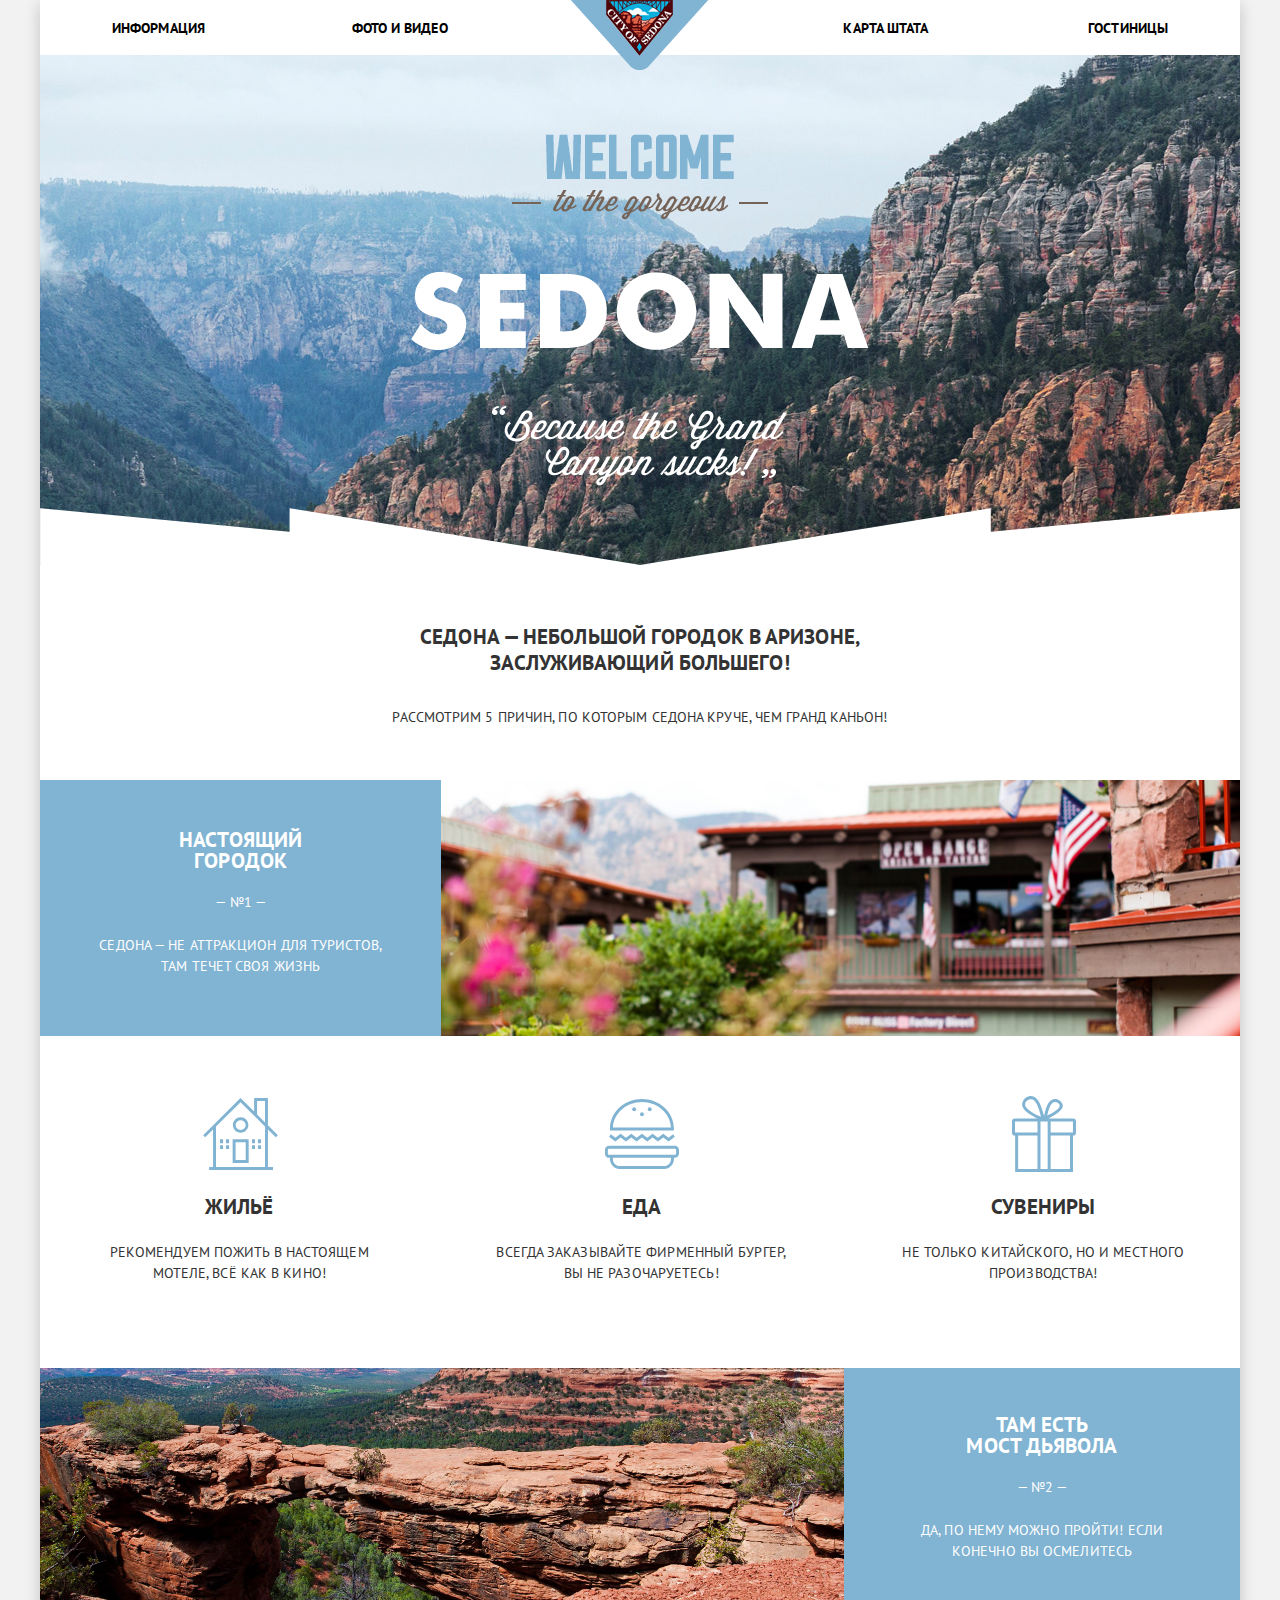
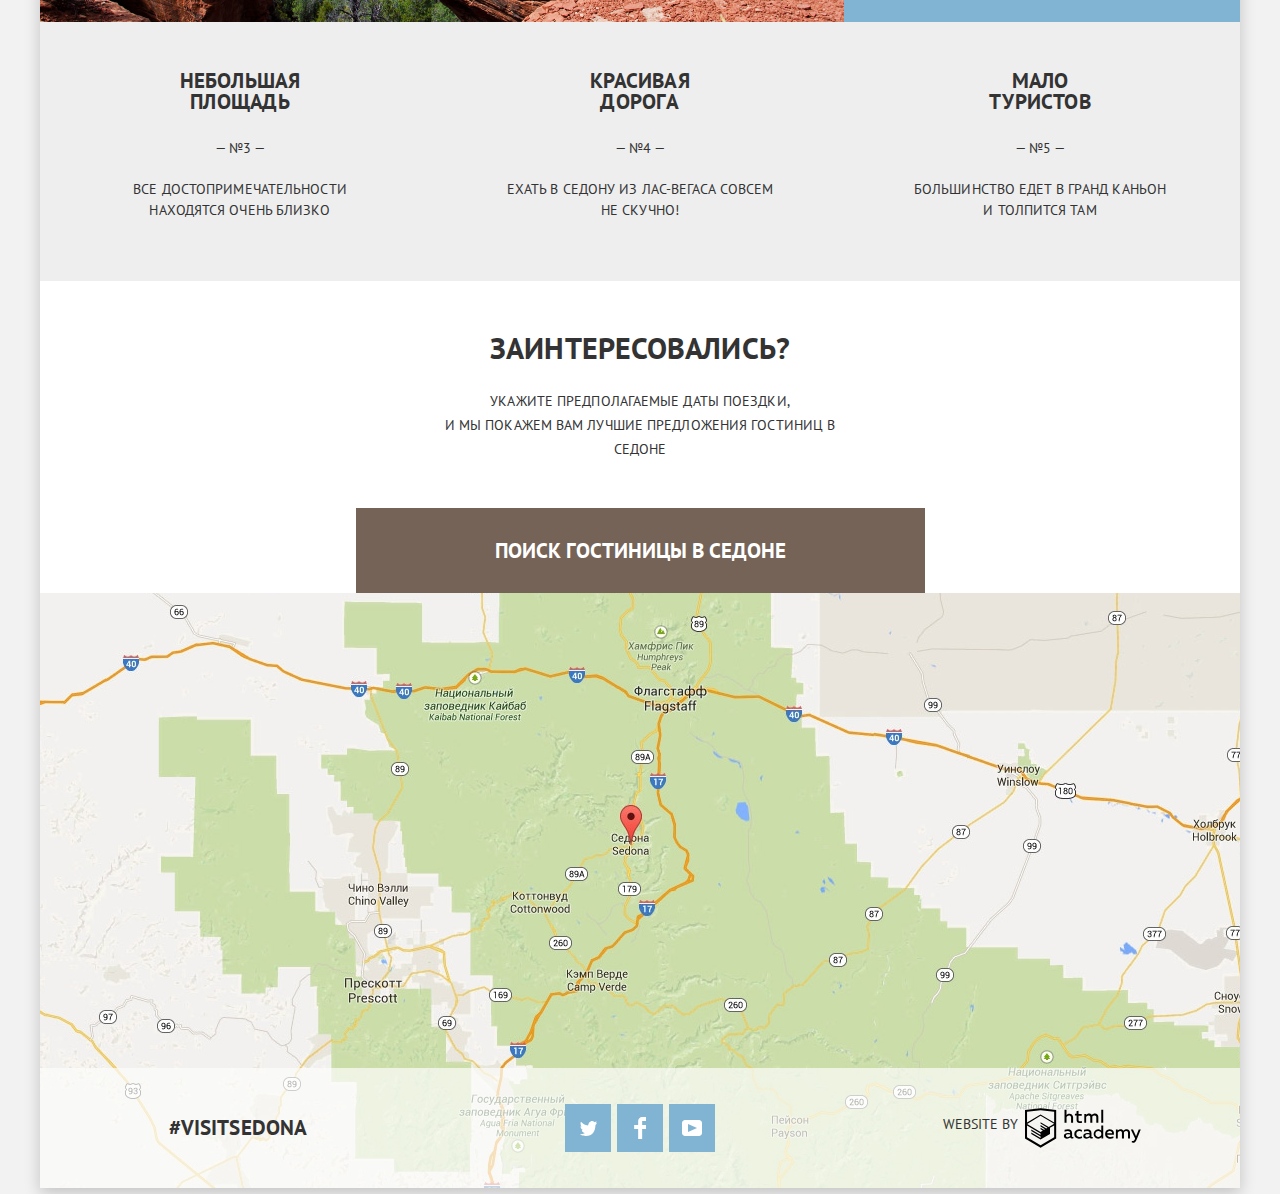
==== index.html @ 6d27597f "исправил кнопку" ====
<!DOCTYPE html>
<html lang="ru">
  <head>
    <meta charset="utf-8">
    <title>HTML Academy: Седона</title>
    <link href="https://fonts.googleapis.com/css?family=PT+Sans:400,700&amp;subset=cyrillic" rel="stylesheet">
    <link href="css/normalize.css" rel="stylesheet">
    <link rel="stylesheet" href="css/main.css">
  </head>
  <body>
	<header class="head">
		<nav class="navigation">
			<div class="navigation-wrapper">
				<ul class="left">
					<li><a href="#">информация</a></li>
					<li><a href="#">фото и видео</a></li>
				</ul>
				<a class="logo-header">
						<img src="img/logo.png" alt="Логотип Седоны" width="138" height="70">
				</a>
				<ul class="right">
					<li><a href="#">карта штата</a></li>
					<li><a class="current-page" href="hostels.html">гостиницы</a></li>
				</ul>
			</div>
		</nav>
	</header>
	<main class="main">
		<section class="intro">
			<h1>седона — небольшой городок в аризоне,<br>заслуживающий большего!</h1>
			<b>рассмотрим 5 причин, по которым седона круче, чем гранд каньон!</b>
		</section>
		<div class="city-container">
			<section class="city">
					<h3>настоящий <br> городок</h3> 
					<b>— №1 —</b> 
					<p>седона — не аттракцион для туристов, там течет своя жизнь</p>
			</section>
		</div>
		<section class="advantages">
			<div>	
				<h3>ЖИЛЬЁ</h3>
				<p>рекомендуем пожить в настоящем мотеле, всё как в кино!</p>
			</div>
			<div>
				<h3>еда</h3>
				<p>всегда заказывайте фирменный бургер, вы не разочаруетесь!</p>
			</div>
			<div>
				<h3>сувениры</h3>
				<p>не только китайского, но и местного производства!</p>
			</div>
		</section>
		<div class="bridge-container">	
			<section class="bridge">
					<h3>там есть <br>мост дьявола</h3>
					<b>— №2 —</b> 
					<p>да, по нему можно пройти! если конечно вы осмелитесь</p>
			</section>
		</div>
		<section class="last-reasons">
			<div>	
				<h3>небольшая <br> площадь</h3>
				<b>— №3 —</b>
				<p>все достопримечательности находятся очень близко</p>
			</div>
			<div>
				<h3>Красивая <br> дорогa</h3>
				<b>— №4 —</b>
				<p>ехать в седону из лас-вегаса совсем не скучно!</p>
			</div>
			<div>
				<h3>мало <br> туристов</h3>
				<b>— №5 —</b>
				<p>большинство едет в грaнд каньон и толпится там</p>
			</div>
		</section>
		<div class="text-field">
			 <b class="question">Заинтересовались?</b>
			<p class="text-form">Укажите предполагаемые даты поездки, <br> и мы покажем вам лучшие предложения гостиниц в Седоне</p>
			<div class="hotel-form">
				<button class="button find-hotels-btn">поиск гостиницы в Седоне</button>
				<form class="find-hotels form-hidden" method="get" action="https://echo.htmlacademy.ru">
					<p class="date-in">
						<label for="date-in">дата заезда:</label>
						<input type="text" class="input-date-in" name="date-in" id="date-in" value="24 апреля 2017">
						<svg class="calendar" width="21" height="22"><use xlink:href="#icon-calendar"></svg>
					</p>
					<p class="date-out">
						<label for="date-out">дата выезда:</label>
						<input type="text" class="input-date-out" name="date-out" id="date-out" value="4 июля 2017">	
						<svg class="calendar" width="21" height="22"><use xlink:href="#icon-calendar"></svg>
					</p>
					<div class="count">
						<div class="count-adults">
							<label for="adults">Взрослые:</label>
							<div class="count-wrapper">
								<button class="button less-btn" type="button"><span class="visually-hidden">Меньше</span></button>
								<input type="text" name="adults" id="adults" value="2">
								<button class="button more-btn" type="button"><span class="visually-hidden">Больше</span></button>
							</div>
						</div>
						<div class="count-child">
							<label for="child">Дети:</label>
							<div class="count-wrapper">
								<button class="button less-btn" type="button"><span class="visually-hidden">Меньше</span></button>
								<input type="text" name="child" id="child" value="0">
								<button class="button more-btn" type="button"><span class="visually-hidden">Больше</span></button>
							</div>
						</div>
					</div>
					<p class="find">
						<button class="button show-btn find-btn" type="submit">Найти</button>
					</p>
				</form>
			</div>
		</div>
		<div class="map">
			<iframe src="https://www.google.com/maps/embed?pb=!1m18!1m12!1m3!1d3274.462279862453!2d-111.77522868446962!3d34.8446099803978!2m3!1f0!2f0!3f0!3m2!1i1024!2i768!4f13.1!3m3!1m2!1s0x872da6a555d72c5b%3A0x66d6d2e6565acb25!2sPoco+Diable+Resort!5e0!3m2!1sru!2sru!4v1530195155806" width="100%" height="595" frameborder="0" style="border:0" allowfullscreen></iframe>
		</div>
	</main>
	<footer class="main-footer main-page-footer">
		<div class="visitsedona">
			<p>#VISITSEDONA</p>
		</div>
		<div class="social">
			<ul>
				<li><a class="social-btn" href="#"> <svg class="social-icons" width="17" height="15"><use xlink:href="#icon-twitter"></svg>
				 </a></li>
				<li><a class="social-btn" href="#"><svg class="social-icons" width="12" height="22"><use xlink:href="#icon-fb-icon"></svg></a></li>
				<li><a class="social-btn" href="#"><svg class="social-icons" width="20" height="16"><use xlink:href="#icon-youtube"></svg>
				</a></li>
			</ul>
		</div>
		<div class="authors">
			<b>website by</b><a class="htmlacademy-logo" href="https://htmlacademy.ru/intensive/htmlcss"><svg class="icon-html" width="116" height="40"><use xlink:href="#icon-logo-htmlacademy"></svg>
		</a>
		</div>
	</footer>


	<svg aria-hidden="true" style="position: absolute; width: 0; height: 0; overflow: hidden;" version="1.1" xmlns="http://www.w3.org/2000/svg" xmlns:xlink="http://www.w3.org/1999/xlink">
		<defs>
		<symbol id="icon-calendar" viewBox="0 0 31 32">
		<title>calendar</title>
		<path d="M28.001 2.945h-4.138v-2.003c0-0.554-0.428-1.002-0.954-1.002-0.528 0-0.954 0.448-0.954 1.002v2.003h-5.728v-2.003c0-0.554-0.428-1.002-0.953-1.002-0.528 0-0.956 0.448-0.956 1.002v2.003h-5.728v-2.003c0-0.554-0.428-1.002-0.954-1.002-0.528 0-0.956 0.448-0.956 1.002v2.003h-4.135c-1.405 0-2.545 1.196-2.545 2.672v23.712c0 1.476 1.14 2.671 2.545 2.671h25.456c1.405 0 2.544-1.194 2.544-2.671v-23.712c0-1.476-1.139-2.672-2.544-2.672zM28.637 29.329c0 0.005 0 0.011 0 0.016 0 0.354-0.283 0.643-0.635 0.651l-0.001 0h-25.456c-0.354-0.010-0.637-0.299-0.637-0.654 0-0.005 0-0.009 0-0.014v0.001-23.712c-0-0.004-0-0.009-0-0.013 0-0.355 0.283-0.645 0.636-0.654l0.001-0h4.137v2.004c0 0.554 0.428 1.002 0.956 1.002 0.527 0 0.954-0.448 0.954-1.002v-2.004h5.728v2.004c0 0.554 0.428 1.002 0.956 1.002 0.525 0 0.953-0.448 0.953-1.002v-2.004h5.728v2.004c0 0.554 0.426 1.002 0.954 1.002 0.527 0 0.954-0.448 0.954-1.002v-2.004h4.138c0.351 0 0.636 0.3 0.636 0.668v23.712z"></path>
		<path d="M6.682 11.964h3.818v3.005h-3.818zM6.682 16.972h3.818v3.007h-3.818zM6.682 21.981h3.818v3.005h-3.818zM13.364 21.981h3.818v3.005h-3.818zM13.364 16.972h3.818v3.007h-3.818zM13.364 11.964h3.818v3.005h-3.818zM20.045 21.981h3.818v3.005h-3.818zM20.045 16.972h3.818v3.007h-3.818zM20.045 11.964h3.818v3.005h-3.818z"></path>
		</symbol>
		<symbol id="icon-fb-icon" viewBox="0 0 17 32">
		<title>fb-icon</title>
		<path d="M17.455 5.818v-5.818h-5.818c-3.213 0-5.818 2.605-5.818 5.818v0 5.818h-5.818v5.818h5.818v14.545h5.818v-14.545h5.818v-5.818h-5.818v-5.818h5.818z"></path>
		</symbol>
		<symbol id="icon-logo-htmlacademy" viewBox="0 0 94 32">
		<title>logo-htmlacademy</title>
		<path d="M38.739 23.325c0.173-0.007 0.336-0.038 0.49-0.090l-0.012 0.004v1.155c-0.296 0.116-0.64 0.182-0.998 0.182-0.009 0-0.019-0-0.028-0h0.001c-0.036 0.003-0.078 0.005-0.12 0.005-0.592 0-1.102-0.355-1.327-0.864l-0.004-0.009c-0.716 0.584-1.64 0.939-2.647 0.939-0.028 0-0.056-0-0.083-0.001l0.004 0c-1.311 0-2.527-0.721-2.527-2.214 0-1.85 1.737-2.423 3.222-2.423 0.673 0.011 1.322 0.090 1.948 0.229l-0.064-0.012v-0.261c0-0.868-0.66-1.537-1.902-1.537-0.944 0.002-1.839 0.206-2.646 0.572l0.040-0.016v-1.476c0.824-0.292 1.775-0.466 2.765-0.478l0.005-0c2.049 0 3.309 0.973 3.309 3.17v2.605c-0.001 0.014-0.002 0.029-0.002 0.045 0 0.244 0.187 0.445 0.426 0.467l0.002 0h0.148zM33.146 22.344c0.044 0.611 0.551 1.090 1.169 1.090 0.035 0 0.069-0.002 0.103-0.004l-0.004 0h0.096c0.002 0 0.003 0 0.005 0 0.816 0 1.554-0.332 2.088-0.868l0-0v-1.233c-0.467-0.104-1.008-0.17-1.562-0.182l-0.010-0c-0.868 0-1.876 0.287-1.876 1.198v0zM43.88 17.038c0.031-0.001 0.068-0.001 0.104-0.001 0.782 0 1.515 0.207 2.149 0.568l-0.021-0.011v1.494c-0.556-0.381-1.244-0.608-1.984-0.608-0.005 0-0.009 0-0.014 0h0.001c-0.043-0.003-0.093-0.004-0.144-0.004-1.319 0-2.388 1.069-2.388 2.388s1.069 2.388 2.388 2.388c0.051 0 0.101-0.002 0.151-0.005l-0.007 0c0.776-0.003 1.503-0.209 2.132-0.567l-0.021 0.011v1.485c-0.667 0.313-1.448 0.496-2.271 0.496-0.044 0-0.088-0.001-0.132-0.002l0.007 0c-0.070 0.005-0.152 0.008-0.234 0.008-1.933 0-3.516-1.5-3.647-3.4l-0.001-0.011q0-0.182 0-0.356c-0.001-0.037-0.002-0.080-0.002-0.123 0-2.030 1.612-3.683 3.626-3.749l0.006-0h0.33zM54.448 23.325c0.173-0.007 0.336-0.038 0.49-0.090l-0.012 0.004v1.155c-0.296 0.116-0.64 0.182-0.998 0.182-0.009 0-0.019-0-0.028-0h0.001c-0.036 0.003-0.078 0.005-0.12 0.005-0.592 0-1.102-0.355-1.327-0.864l-0.004-0.009c-0.716 0.584-1.64 0.939-2.647 0.939-0.028 0-0.056-0-0.083-0.001l0.004 0c-1.311 0-2.527-0.721-2.527-2.214 0-1.85 1.737-2.423 3.222-2.423 0.673 0.011 1.322 0.090 1.948 0.229l-0.064-0.012v-0.261c0-0.868-0.66-1.537-1.902-1.537-0.944 0.002-1.839 0.206-2.646 0.572l0.040-0.016v-1.476c0.824-0.292 1.775-0.466 2.765-0.478l0.005-0c2.049 0 3.309 0.973 3.309 3.17v2.605c-0.001 0.014-0.002 0.029-0.002 0.045 0 0.244 0.187 0.445 0.426 0.467l0.002 0h0.148zM48.855 22.344c0.044 0.611 0.551 1.090 1.169 1.090 0.038 0 0.075-0.002 0.112-0.005l-0.005 0h0.096c0.002 0 0.003 0 0.005 0 0.816 0 1.554-0.332 2.088-0.868l0-0v-1.233c-0.467-0.104-1.008-0.17-1.562-0.182l-0.010-0c-0.92 0-1.876 0.287-1.876 1.198v0zM63.392 13.877v10.594h-1.433v-1.146c-0.621 0.817-1.594 1.338-2.688 1.338-0.029 0-0.057-0-0.086-0.001l0.004 0c-1.996-0.139-3.563-1.793-3.563-3.812s1.567-3.673 3.551-3.812l0.012-0.001c0.034-0.001 0.074-0.002 0.114-0.002 0.992 0 1.881 0.436 2.488 1.127l0.003 0.004v-4.29h1.598zM59.458 18.41c-1.324 0-2.397 1.073-2.397 2.397s1.073 2.397 2.397 2.397v0c0.012 0 0.027 0 0.042 0 1.020 0 1.897-0.615 2.279-1.495l0.006-0.016v-1.737c-0.403-0.892-1.285-1.502-2.31-1.502v0zM68.602 17.038c2.874 0 3.873 2.327 3.404 4.42h-5.401c0.182 1.303 1.45 1.832 2.77 1.832 0.005 0 0.011 0 0.018 0 0.827 0 1.609-0.189 2.306-0.526l-0.032 0.014v1.389c-0.718 0.314-1.554 0.497-2.433 0.497-0.060 0-0.121-0.001-0.181-0.003l0.009 0c-2.197 0-4.125-1.233-4.125-3.838-0.003-0.055-0.005-0.12-0.005-0.186 0-1.951 1.54-3.543 3.471-3.626l0.008-0h0.191zM68.681 18.375c-0.043-0.003-0.094-0.005-0.145-0.005-1.040 0-1.893 0.802-1.974 1.822l-0 0.007v0.052h4.038c0.004-0.044 0.006-0.094 0.006-0.146 0-0.959-0.778-1.737-1.737-1.737-0.054 0-0.108 0.002-0.161 0.007l0.007-0zM73.656 24.454v-7.216h1.433v0.868c0.597-0.666 1.455-1.087 2.411-1.103l0.003-0c0.046-0.003 0.1-0.005 0.154-0.005 0.906 0 1.698 0.485 2.132 1.209l0.006 0.011c0.632-0.686 1.526-1.124 2.522-1.155l0.005-0c0.040-0.002 0.086-0.003 0.132-0.003 1.468 0 2.657 1.19 2.657 2.657 0 0.084-0.004 0.166-0.011 0.248l0.001-0.010v4.516h-1.65v-4.472c0.005-0.044 0.008-0.095 0.008-0.146 0-0.713-0.541-1.3-1.235-1.373l-0.006-0h-0.226c-0.737 0.047-1.379 0.416-1.793 0.966l-0.004 0.006v5.019h-1.65v-4.472c0.004-0.041 0.007-0.087 0.007-0.135 0-0.722-0.554-1.315-1.261-1.376l-0.005-0h-0.174c-0.799 0.072-1.486 0.495-1.913 1.112l-0.006 0.009v4.889h-1.502zM92.162 17.22h1.65l-3.395 8.215c-0.782 1.884-1.815 2.484-2.909 2.484-0.341-0.003-0.669-0.048-0.984-0.128l0.029 0.006v-1.363c0.213 0.066 0.458 0.104 0.712 0.104 0.009 0 0.018-0 0.027-0h-0.001c0.782 0 1.372-0.556 1.798-1.65l0.148-0.365-3.474-7.294h1.737l2.484 5.462zM33.633 1.25v4.133c0.597-0.608 1.426-0.986 2.344-0.99h0.001c0.050-0.003 0.109-0.005 0.168-0.005 1.559 0 2.822 1.264 2.822 2.822 0 0.048-0.001 0.095-0.004 0.142l0-0.007v4.472h-1.624v-4.264c0.006-0.052 0.010-0.112 0.010-0.174 0-0.81-0.613-1.477-1.401-1.563l-0.007-0.001h-0.261c-0.852 0.053-1.586 0.518-2.008 1.196l-0.006 0.011v4.793h-1.65v-10.568h1.65zM43.367 1.989v2.605h2.605v1.389h-2.605v3.309c0 0.955 0.434 1.268 1.372 1.268 0 0 0 0 0 0 0.529 0 1.033-0.105 1.493-0.296l-0.026 0.009v1.389c-0.558 0.193-1.201 0.304-1.871 0.304-0.017 0-0.034-0-0.051-0l0.003 0c-0.083 0.011-0.179 0.017-0.277 0.017-1.223 0-2.214-0.991-2.214-2.214 0-0.064 0.003-0.128 0.008-0.191l-0.001 0.008v-3.621h-1.355v-1.415h1.303v-2.188zM48.056 11.81v-7.242h1.442v0.868c0.594-0.667 1.448-1.091 2.402-1.111l0.004-0c0.047-0.003 0.101-0.005 0.156-0.005 0.881 0 1.654 0.458 2.095 1.15l0.006 0.010c0.632-0.686 1.526-1.124 2.522-1.155l0.005-0c0.031-0.001 0.067-0.002 0.104-0.002 1.468 0 2.657 1.19 2.657 2.657 0 0.105-0.006 0.208-0.018 0.31l0.001-0.012v4.524h-1.65v-4.472c0.005-0.044 0.008-0.095 0.008-0.146 0-0.713-0.541-1.3-1.235-1.373l-0.006-0h-0.2c-0.737 0.047-1.379 0.416-1.793 0.966l-0.005 0.006v5.019h-1.65v-4.472c0.005-0.044 0.008-0.095 0.008-0.146 0-0.713-0.541-1.3-1.235-1.373l-0.006-0h-0.2c-0.799 0.072-1.486 0.495-1.913 1.112l-0.006 0.009v4.889h-1.494zM61.803 1.242h1.589v10.551h-1.589v-10.551zM12.774-0.017h-0.139l-12.635 1.337v23.16l12.635 7.52 12.635-7.52v-23.16zM23.629 23.516l-10.994 6.548-10.985-6.53v-9.5l10.933 6.513v1.146l-7.494-4.429v1.138l7.538 4.524v1.207l-7.529-4.481v1.172l7.538 4.524 7.598-4.55v-4.915l3.387-2.006v9.656zM23.629 12.635l-3.022 1.737-1.389 0.868-6.617-3.969v1.138l5.636 3.404-0.122 0.078-0.868 0.469-4.663-2.779v1.164l3.682 2.188-0.868 0.582-2.779-1.65v1.138l1.824 1.077-1.85 1.094-10.855-6.469 10.864-6.548zM23.629 11.489l-11.046-6.504-10.924 6.504v-8.684l10.985-1.155 10.985 1.155v8.684z"></path>
		</symbol>
		<symbol id="icon-twitter" viewBox="0 0 36 32">
		<title>twitter</title>
		<path  d="M23.36 0.307c3.595-1.058 6.366 0.576 7.631 2.515 1.436-0.493 2.839-1.026 4.29-1.51-0.030 1.518-0.732 2.867-1.82 3.765l-0.008 0.007c1.461 0.363 2.782-1.047 2.782-1.047-0.361 2.133-2.146 3.814-3.334 4.318-0.493 14.4-6.773 23.93-21.498 23.642h-0.951c-0.875 0-8.883-0.981-10.449-4.026 4.845 0.418 8.305-0.9 10.012-2.511-2.048-0.64-5.715-1.018-6.355-6.293 0.745 0.226 1.203 0.486 2.539 0.254-2.56-1.826-5.399-3.356-5.242-8.049 0.608 0.7 2.276 1.143 2.859 1.007-1.5-0.514-4.203-7.168-1.907-10.564 3.878 3.955 7.968 7.693 15.258 8.049 0.444-4.892 2.426-8.171 6.195-9.555z"></path>
		</symbol>
		<symbol id="icon-youtube" viewBox="0 0 40 32">
		<title>youtube</title>
		<path  d="M34 0h-28c-3.3 0-6 2.7-6 6v20c0 3.3 2.7 6 6 6h28c3.3 0 6-2.7 6-6v-20c0-3.3-2.7-6-6-6zM12.054 23.996v-15.992l17.974 7.996-17.974 7.996z"></path>
		</symbol>
		</defs>
	</svg>

  </body>
</html>
---- css/main.css ----
body {
	margin: 0 auto ;
    padding: 0;
    font-family: "PT Sans", Arial, sans-serif;
    font-size: 14px;
    line-height: 21px;
    text-transform: uppercase; 
    color: #333;
    background-color: #f2f2f2;
    box-shadow: 0 5px 15px rgba(0,1,1,0.2);
    max-width: 1200px;   
    position: relative;
    letter-spacing: 0.007em;
}

html {
	box-sizing: border-box; 
}

*, 
*::before,
 *::after { 
 	box-sizing: inherit; 
 }

.inner-page {
	
	background-color: #fefefe;
	/* background-image: url("../img/hotel_background.jpg");
	background-repeat: no-repeat;
	background-position: top -240px center; */
	/*background-size: cover;*/

 }

a {
	text-decoration: none;
}

.navigation {
	line-height: 26px;
	font-weight: 700;
	color: #000;
	background-color: #ffffff;
}

.left,
.right {
	list-style: none;
}

.left a,
.right a {
	color: #000;
}

.left a:hover,
.left a:focus,
.right a:hover,
.right a:focus {
	color: #81b3d2;
}

.left a:active,
.right a:active {
	color: #cacaca;
}

.main {
	text-align: center;
	background-color: #fff;
}

.intro {
	line-height: 26px;
}

.intro h1{
	font-size: 21px;
	margin-top: 59px;
	margin-bottom: 28px;
}

.city,
.bridge {
	color: #fff;
	background-color: #81b3d2;
}

.city h3,
.bridge h3,
.last-reasons h3,
.advantages h3 {
	font-size: 21px;
	line-height: 21px;
	font-weight: 700;
}
.main b {
	font-weight: 400;
}

.last-reasons {
	background-color: #eeeeee; 
}

.text-field .question  {
	font-size: 30px;
	line-height: 36px;
	font-weight: 700;
	margin-top: 49px;
}
.text-form {
	text-align: center;
	line-height: 24px;
	margin-bottom: 47px;
	margin-top: 23px;
	width: 440px;

}

.button {
	font-size: 24px;
    line-height: 26px;
    font-weight: 700;
    text-align: center;
    text-transform: uppercase;
    border: none;
    color: #fff;

}

.find-hotels label{
	color: #000;
	font-weight: 700;
	line-height: 26px;
}

.find-hotels-btn {
	font-size: 21px;
	background-color: #766357;
	width: 569px;
	height: 85px;
	padding: 0;
}

.find-hotels-btn:hover {
	background-color: #604e43;
}

.find-hotels-btn:active {
	color: #827872;
	background-color: #503e33;
}

.submit-btn {
	background-color: #81b3d2;
}

.submit-btn:hover {
	background-color: #669ec0;
}

.submit-btn:active {
	color: #68a0c3;
	background-color: #5496bd;
}

.find-hotels input {
	font: inherit;
	border: none;
	background-color: #f2f2f2;
	line-height: 26px;
	font-weight: 700;
}

.find-hotels input:hover {
	background-color: #ebebeb;
}

.find-hotels input:focus {
	background-color: #ffffff;
	border: solid 3px #eee;
	outline: none;
}



/* ----- Hotels -----*/

.inner-page .current-page {
	color: #978a83;
}

.filter {
	color:#fff;
}

.filter legend {
	font-size: 16px;
	font-weight: 700;
}

.filter fieldset {
	border: none;
}

.filter ul {
	list-style: none;
}

.filter input:disabled + label {
	color: #6a6a6a;
}

.hostels {
	background: #fefefe
}

.filter-price {
	font-size: 16px;
	font-weight: 700;
}

.count-find {
	font-weight: 700;
	font-size: 21px;
	line-height: 26px;
}

.btn-transparent {
	font-size: 14px;
	line-height: 21px;
	font-weight: 400;
	border: 3px solid #fff;
	border-radius: 5%;
	background-color: transparent;
	width: 137px;
	min-height: 32px;
}

.btn-transparent:hover {
	background-color: #fff;
	color: #000;
}

.hostels-sort,
.hostels-by-price,
.hostels-by-type,
.hostels-by-rating,
.sort-ascending,
.sort-by-decreasing {
	font-size: 12px;
	line-height: 18px;
}
 
.hostels-by-price,
.hostels-by-type,
.hostels-by-rating {
	color: #cacaca;
	border-bottom: dotted 1px #81b3d2;
}

.hostels-by-price:hover,
.hostels-by-type:hover,
.hostels-by-rating:hover {
	color: #a8c9df;
	border-bottom: dotted 1px #81b3d2;
}

.hostels-by-price:active,
.hostels-by-type:active,
.hostels-by-rating:active {
	border: none;
	color: #000;
}

.filter-active {
	color: #a8c9df;
	border: none;
}

.hostels ul {
	list-style: none;
}

.hotel-name {
	font-weight: 700;
	font-size: 21px;
	line-height: 26px;
	color: #000;
}

.hotel-name:hover {
	color: #81b3d2;
}

.hotel-name:active {
	color: #cacaca;
}

.inner-button {
	font-weight: 700;
	color: #fff;
	padding: 5px 17px;
	margin-right: 3px;
}

.booking-btn {
	background-color: #766357;
}


.main-footer {
	background-color: rgba(252,252,251,0.7);
}

.main-footer p {
	font-weight: 700;
	font-size: 21px;
	line-height: 26px;
}

.main-footer b {
	font-weight: 400;
	line-height: 26px;
}

.main-footer a:hover {
	color: #cacaca;
}

.social ul{
	list-style: none;
}


.social a:hover {
	background-color: #669ec0;
}

.social a:active {
	background-color: #5496bd;
}



.visualy-hidden {
	display: none;
}

/* ----- Стили сеток ----- */

html,
body {
	min-width: 768px;
}



.head {
	min-height: 55px;
}

.navigation {
	height: 55px;
	display: flex;
	align-items: center;
}

.navigation-wrapper {
	width: 100%;
	display: flex;
	align-items: center;
	padding: 0 6%;
	justify-content: space-between;
	vertical-align: middle;
}

.left,
.right {
	padding: 0;
	margin: 0;
	min-height: 56px;
	height: 10px;
	display: flex;
	width: 46%;
	align-items: center;
	justify-content: center;
	text-align: left;

}
/* ---- изменения -----*/
.left li,
.right li {
	width: 50%;
	display: inline-block;
	vertical-align: middle;

}

.left li:last-child {
	margin-left: 20px;
}

.right li:first-child {
	margin-right: 20px;
}

.city-container p,
.bridge-container p {
	margin-top: 22px;
	margin-bottom: 0;
}
/*----- конец -----*/
.right {
	text-align: right;
}

/*.logo-header {
	position: absolute;
	left: 44.3%;
	top: 1px;
}*/

.logo-header {
	display: flex;
	text-align: center;
	margin-top: 15px;
	z-index: 2;
}

.intro {
	min-height: 725px;
	display: flex;
	flex-direction: column;
	align-items: center;
	background-color: #fff;
	position: relative;
}

.intro::before {
	content: "";
	width: 100%;
	height: 510px;
	background-image: url("../img/nice-text-main.png"), url("../img/shape-header.png"), url("../img/background.jpg");
	background-repeat: no-repeat, no-repeat, no-repeat;
	background-position:center center, bottom 0px center, top -80px center;
}


.city-container {
	display: flex;
	width: 100%;
}

.city {
	flex-basis: 33.6%;
	padding: 28px 55px 59px;
}

.city-container::after {
	content: "";
	width: 100%;
	flex-basis: 67%;
	background-image: url("../img/city1.jpg");
	background-repeat: no-repeat;
	background-position: center center;
	background-size: cover;
}

.advantages {
	display: flex;
	justify-content: space-between;
}
.advantages div {
	flex-basis: 33%;
	padding-top: 135px;
	padding-bottom: 70px;
	padding-left: 4.2%;
	padding-right: 4%;
	position: relative;
}

.advantages div:nth-of-type(1)::before {
	background-image: url("../img/icon-1.svg");
}

.advantages div:nth-of-type(2)::before {
	background-image: url("../img/icon-3.svg");
}

.advantages div:nth-of-type(3)::before {
	background-image: url("../img/icon-2.svg");
}

.advantages div::before {
	content: '';
	position: absolute;
	width: 76px;
	height: 76px;
	/*margin-left: -38px;*/
	top: 60px;
	left: 41%;
	background-repeat: no-repeat;
	background-position: center center;
}

.advantages h3 {
	margin-top: 25px;
}

.advantages p {
	margin-top: 25px; 
}

.bridge-container {
	display: flex;
}

.bridge {
	flex-basis: 33%;
	padding: 25px 3.7% 60px;
}

.bridge-container::before {
	content: "";
	width: 100%;
	flex-basis: 67%;
	background-image: url("../img/bridge1.jpg");
	background-repeat: no-repeat;
	background-position: center center;
	background-size: cover;
}

.last-reasons {
	display: flex;
	justify-content: space-around;
}
/* изменить */
.last-reasons div {
	flex-basis: 33.3%;
}

.last-reasons div:nth-of-type(1) {
	padding: 48px 7.4% 60px;
}

.last-reasons div:nth-of-type(2) {
	padding: 48px 5.4% 60px;
}

.last-reasons div:nth-of-type(3) {
	padding: 48px 5.9% 60px;
}

.last-reasons h3 {
	margin-top: 0;
	margin-bottom: 26px;
	letter-spacing: 0.01em;
	text-align: center;
}


.last-reasons p {
	margin-bottom: 0;
	margin-top: 20px;
}



.text-field {
	display: flex;
	flex-direction: column;
	align-items: center;
}


.hotel-form {
	width: 568px;
}

.visually-hidden:not(:focus):not(:active),
input[type="checkbox"].visually-hidden,
input[type="radio"].visually-hidden {
  position: absolute;

  width: 1px;
  height: 1px;
  margin: -1px;
  border: 0;
  padding: 0;

  white-space: nowrap;

  clip-path: inset(100%);
  clip: rect(0 0 0 0);
  overflow: hidden;
}


.main-footer {
	display: flex;
	align-items: center;
	min-height: 120px;
	justify-content: space-between;
}


.main-footer div {
	flex-basis: 33%;
	text-align: center;
	vertical-align: middle;
	justify-content: center;
}

.social ul {
	display: flex;
	justify-content: center;
	width: 150px;
	margin: 0 auto;
	padding-left: 0;
	flex-wrap: wrap;
  	justify-content: space-between;
}

.social-btn {
	display: flex;
	align-items: center;
	justify-content: center;
	width: 46px;
	height: 48px;
	background-color: #81b3d2;
}


.authors {
	height: 120px;
	vertical-align: middle;
	padding-top: 40px;
	text-align: center;
}

.authors  b{
	display: inline-block;
	height: 40px;
	vertical-align: top ;
	margin-right: 7px;
	padding-top: 3px
}


.social-icons {
	fill: #fff;
}

.social-btn:active .social-icons {
	fill: #88b6d1;
}

.htmlacademy-logo {
	display: inline-block;
	height: 40px;
}

.htmlacademy-logo:hover .icon-html,
.htmlacademy-logo:focus .icon-html {
	fill: #81b3d2;
}

.htmlacademy-logo:active .icon-html {
	fill: #bdbbbc;
}


/* ----- Сетка отелей ----- */

.filter {
	padding: 0 6%;
	display: flex;
	width: 100%;
	background-image: url("../img/hotel_background.jpg");
	background-repeat: no-repeat;
	background-position: center center;
	background-size: cover;

} 

.filter-form {
	display: flex;
	margin-top: 28px;
	width: 100%;
}

.filter-form fieldset {
	margin: 0;
	padding: 0;
	margin-right: 11%;
}


.filter-form ul {
	margin: 0;
	padding: 0;
	margin-bottom: 30px;
}

.filter-option {
	margin-top: 25px;
	padding-left: 42px;
}

.filter-option label {
    position: relative;

    display: block;

    cursor: pointer;
    user-select: none;
}

.filter-input-checkbox + label::before {
    content: "";
    position: absolute;
    background: url("../img/checkbox-off.svg");
    left: -40px;
    top: 0;
    width: 23px;
    height: 23px; 
}

.filter-input-checkbox:checked + label::before {
    content: "";
	background: url("../img/checkbox-on.svg");
	z-index: 1;
    position: absolute;
    width: 27px;
    height: 23px;
    left: -40px;
    top: 0;
}


.filter-range {
 	width: 316px;
  	color: #ffffff;
 	text-transform: uppercase;
 	margin: 0 auto;
 	margin-right: 0;
}

.filter-range-title {
 	margin-bottom: 9px;

 	font-weight: 600;
 	font-size: 16px;
 	line-height: 21px;
}

.price-controls {
	position: relative;
 	height: 35px;
 	margin-bottom: 21px;
 	font-size: 0;
 	border: 2px solid #ffffff;
 	border-radius: 2px;

}

.price-controls::after {
  content: "";
  position: absolute;
  top: 50%;
  left: 50%;

  width: 2px;
  height: 22px;

  background: #ffffff;
  transform: translate(-50%, -50%);
}

.price-controls label {
 	display: inline-block;

 	font-size: 14px;
 	line-height: 38px;
 	vertical-align: top;
	cursor: pointer;
	height: 30px;
	margin-top: -3px;
}

.price-controls .min-price,
.price-controls .max-price {
 	width: 47%;
 	padding-left: 20%;
}

.price-controls input {
 	width: 45px;
 	margin: 0;
 	height: 30px;
 	color: inherit;
	font: inherit;
    background: none;
    border: none;
}

.range-controls {
	position: relative;

    margin-bottom: 32px;
}

.range-controls .scale {
	height: 2px;

	background: rgba(255, 255, 255, 0.3);
}

.range-controls .bar {
    width: 80%;
    height: 2px;

    background: #ffffff;
}

.range-toggle {
    position: absolute;
    top: -11px;
    width: 23px;
    height: 27px;
    background: url(../img/filter-button.svg) no-repeat center center;
    cursor: pointer;
}

.range-toggle:hover {
	background-size: 103%;
}

.range-toggle-min {
 	left: -5px;
}

.range-toggle-max {
  	left: 79%;
}

.btn-transparent {
  	display: block;
  	margin: 0 auto;
  	margin-right: 30%;
  	padding: 6px 33px;
  	padding-right: 38px; 
  	font-size: 14px;
  	line-height: 20px;
  	color: #ffffff;
  	text-transform: uppercase;

  	background: transparent;
  	border: 2px solid #ffffff;
  	border-radius: 2px;
  	cursor: pointer;
}

.btn-transparent:hover {
  	color: #000000;

  	background: #ffffff;
}


















.hostels {
	display: flex;
	flex-direction: column;
}

.filter-title {
	display: flex;
	padding: 0 6%;
	align-items: center;
	height: 87px;
}

.filter-title a {	
	margin-left: 33px;
}

.hostels-by-price {
	margin-left: 44px;
}

.count-find {
	margin-right: 50px;
}

.sort-icons {
	margin: 0 auto;
	margin-right: 0;
}

.sort-icons a {
	margin-left: 12px;
}

.sort-by-decreasing:hover path,
.sort-by-decreasing:focus path,
.sort-ascending:hover path,
.sort-ascending:focus path {
	fill: #231F20;
}

.active path,
.sort-by-decreasing:active path,
.sort-ascending:active path {
	fill: #81b3d2;
}

.hostels-list {
	margin-top: 0;
	margin-bottom: 0;
	padding-left: 0; 
}

.hostels-list img {
	margin-right: 30px;
}

.hostels-item {
	display: flex;
	height: 150px;
	padding-top: 30px;
	padding-right: 6%;
	padding-left: 6%; 
	padding-bottom: 30px;
	border-bottom: 1px solid #e5e5e5;
	border-top: 1px solid #e5e5e5;
	border-collapse: collapse;
}

.item-container {
	min-width: 260px;
	min-height: 95px;
	flex-direction: row;
}

.item-container h3 {
	margin: 0;
	margin-bottom: 8px;
	margin-top: -5px;
}

.hotel-type-container {
	display: flex;
	margin-bottom: 16px;
}


.hotel-type-container span:first-child {
	min-width: 115px;
}

.rating-container {
	margin: 0 auto;
	margin-right: 0;
}

.rating-container p {
	margin-bottom: 45px;
	margin-top: -3px;
	text-align: right;
}

.stars img {
	margin-left: 0;
	margin-right: 0; 
}

.rating-container span {
	padding: 4px 15px;
	color: #939393;
	background-color: #f2f2f2;
}







/* ----- Форма ----- */

.map {
	height: 595px;
	background-color: red;
	background: url("../img/map.jpg") no-repeat;
	background-position: top -150px center;
}

.hotel-form {
	position: relative;
}

.find-hotels {
	width: 100%;
	position: absolute;
	background-color: #fff;
	padding: 56px 55px;
	padding-top: ;
}

.find-hotels p {
	margin: 0;
	margin-bottom: 29px; 
}

.date-in,
.date-out {
	display: flex;
	justify-content: center;
	text-align: left;
	align-items: center;
	position: relative;
}

.date-in label,
.date-out label {
	padding-left: 3px;
}

.find-hotels input {
	padding-left: 13px;
	/*padding-top: 13px;*/
	text-transform: uppercase;
	margin-right: 0;
	width: 345px;
	height: 38px;
}

.find-hotels label {
	width: 113px;
	cursor: pointer;
	letter-spacing: 0.007em;
}


.find-hotels .count,
.find-hotels .find {
	margin: 0;
}

.count {
	display: flex;
	width: 100%;
}

.count-child,
.count-adults {
	width: 50%;
	display: flex;
	justify-content: space-between;
	align-items: center;
	text-align: left;
}

.count-child {
	text-align: center;
}

.count-wrapper {
	display: flex;
}

.count-child label {
	padding-left: 30px;
}

.count-adults .count-wrapper {
	padding-right: 2px;
}

.count-wrapper button {
	position: relative;
	width: 38px;
	height: 38px;
	background-color: #f2f2f2;
}

.count-wrapper .less-btn::before {
	content: "";
	width: 11px;
	height: 3px;
	position: absolute;
	top: 18px;
	left: 13px;
	background-color: #a9a9a9;
}

.count-wrapper .more-btn::before,
.count-wrapper .more-btn::after {
	content: "";
	width: 11px;
	height: 3px;
	position: absolute;
	top: 18px;
	left: 13px;
	background-color: #a9a9a9;

}

.count-wrapper .more-btn::before {
	transform: rotate(90deg);
}


.count-wrapper .less-btn:hover::before,
.count-wrapper .less-btn:focus::before,
.count-wrapper .more-btn:hover::before,
.count-wrapper .more-btn:hover::after,
.count-wrapper .more-btn:focus::before,
.count-wrapper .more-btn:focus::after {
	background-color: #000;
}

.count-wrapper .less-btn:active::before,
.count-wrapper .more-btn:active::before,
.count-wrapper .more-btn:active::after {
	background-color: #81b3d2;
}



.count-wrapper input {
	width: 38px;
	height: 38px;
	padding-left: 15px;
}


.find-btn {
	font-size: 21px;
	width: 460px;
	padding-top: 16px;
	padding-bottom: 16px;
	background-color: #81b3d2;
	margin-top: 55px;
}

.find-btn:hover,
.find-btn:focus {
	background-color: #669ec0;
}

.find-btn:active {
	background-color: #5496bd;
	color: #85b0cd;
}

.main-page-footer {
	position: absolute;
	width: 100%;
	bottom: 0;

}


/* ----- Тест календариков ----- */



.calendar {
	fill: #a9a9a9;
	position: absolute;
	right: 8px;
	top: 8px;
}


input[class="input-date-in"]:hover + .calendar,
input[class="input-date-in"]:focus + .calendar,
input[class="input-date-out"]:hover + .calendar,
input[class="input-date-out"]:focus + .calendar {
	fill: #000;
}

input[class="input-date-in"]:active + .calendar,
input[class="input-date-out"]:active + .calendar {
	fill: #86b6d4;
}


/* ----- Тест спрятанной формы ----- */

.form-hidden {
	display: none;
}
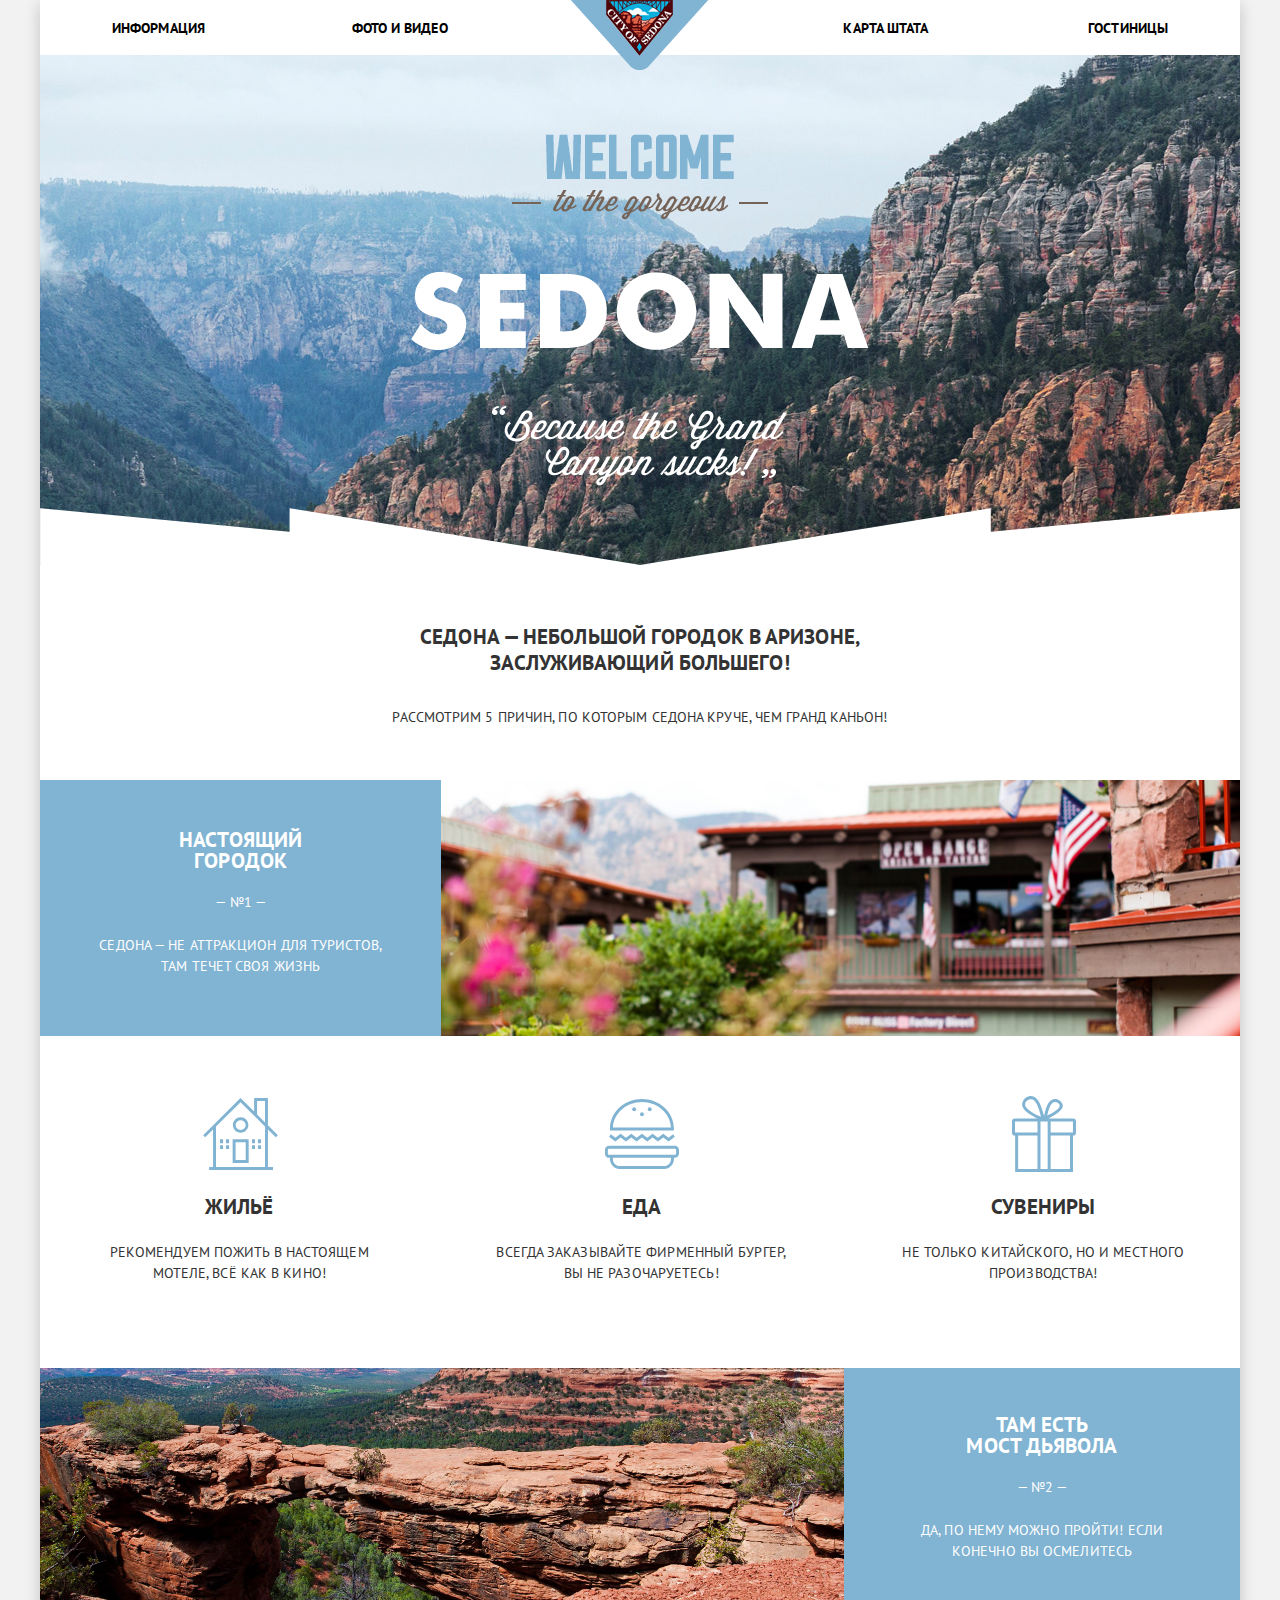
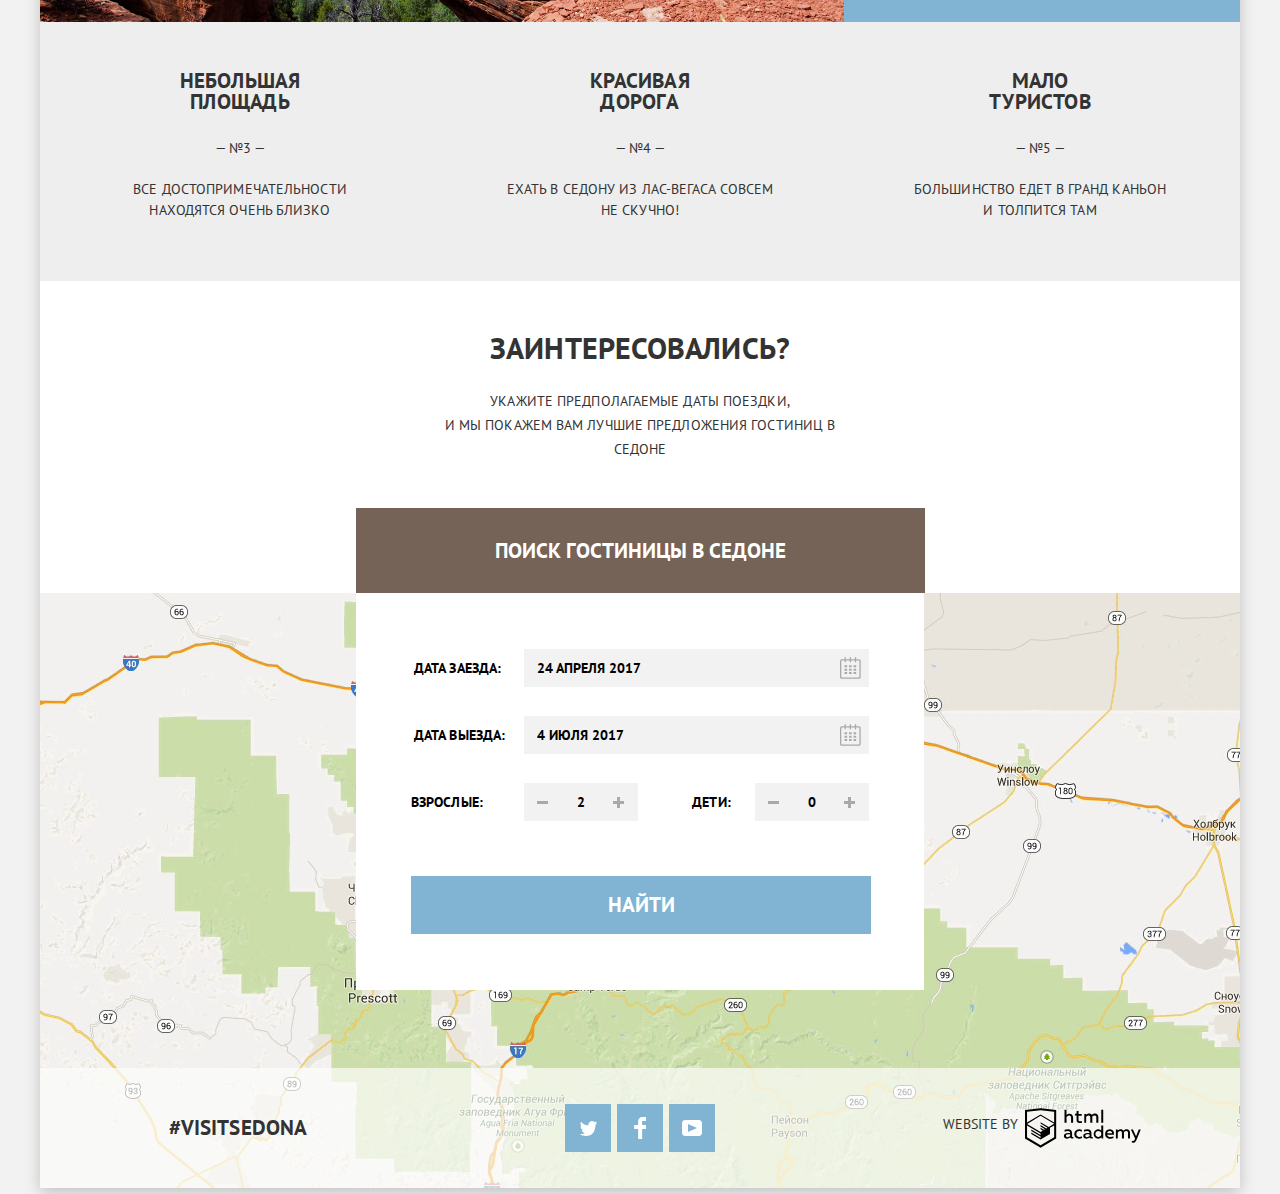
==== commit 94e895e6: "финал" ====
--- a/index.html
+++ b/index.html
@@ -80,7 +80,7 @@
 			<p class="text-form">Укажите предполагаемые даты поездки, <br> и мы покажем вам лучшие предложения гостиниц в Седоне</p>
 			<div class="hotel-form">
 				<button class="button find-hotels-btn">поиск гостиницы в Седоне</button>
-				<form class="find-hotels form-hidden" method="get" action="https://echo.htmlacademy.ru">
+				<form class="find-hotels" method="get" action="https://echo.htmlacademy.ru">
 					<p class="date-in">
 						<label for="date-in">дата заезда:</label>
 						<input type="text" class="input-date-in" name="date-in" id="date-in" value="24 апреля 2017">
@@ -110,7 +110,7 @@
 						</div>
 					</div>
 					<p class="find">
-						<button class="button show-btn find-btn" type="submit">Найти</button>
+						<button class="button find-btn" type="submit">Найти</button>
 					</p>
 				</form>
 			</div>
@@ -125,10 +125,10 @@
 		</div>
 		<div class="social">
 			<ul>
-				<li><a class="social-btn" href="#"> <svg class="social-icons" width="17" height="15"><use xlink:href="#icon-twitter"></svg>
+				<li><a class="social-btn" href="#"><span class="visually-hidden">twitter</span> <svg class="social-icons" width="17" height="15"><use xlink:href="#icon-twitter"></svg>
 				 </a></li>
-				<li><a class="social-btn" href="#"><svg class="social-icons" width="12" height="22"><use xlink:href="#icon-fb-icon"></svg></a></li>
-				<li><a class="social-btn" href="#"><svg class="social-icons" width="20" height="16"><use xlink:href="#icon-youtube"></svg>
+				<li><a class="social-btn" href="#"><span class="visually-hidden">facebook</span><svg class="social-icons" width="12" height="22"><use xlink:href="#icon-fb-icon"></svg></a></li>
+				<li><a class="social-btn" href="#"><span class="visually-hidden">youtube</span><svg class="social-icons" width="20" height="16"><use xlink:href="#icon-youtube"></svg>
 				</a></li>
 			</ul>
 		</div>
--- a/css/main.css
+++ b/css/main.css
@@ -1,3 +1,8 @@
+html,
+body {
+	min-width: 768px;
+}
+
 body {
 	margin: 0 auto ;
     padding: 0;
@@ -26,27 +31,69 @@
 .inner-page {
 	
 	background-color: #fefefe;
-	/* background-image: url("../img/hotel_background.jpg");
-	background-repeat: no-repeat;
-	background-position: top -240px center; */
-	/*background-size: cover;*/
-
  }
 
 a {
 	text-decoration: none;
 }
+
+.head {
+	min-height: 55px;
+}
+
 
 .navigation {
 	line-height: 26px;
 	font-weight: 700;
 	color: #000;
 	background-color: #ffffff;
+	height: 55px;
+	display: flex;
+	align-items: center;
+}
+
+
+.navigation-wrapper {
+	width: 100%;
+	display: flex;
+	align-items: center;
+	padding: 0 6%;
+	justify-content: space-between;
+	vertical-align: middle;
 }
 
 .left,
 .right {
 	list-style: none;
+	padding: 0;
+	margin: 0;
+	min-height: 56px;
+	height: 10px;
+	display: flex;
+	width: 46%;
+	align-items: center;
+	justify-content: center;
+	text-align: left;
+}
+
+.right {
+	text-align: right;
+}
+
+.left li,
+.right li {
+	width: 50%;
+	display: inline-block;
+	vertical-align: middle;
+
+}
+
+.left li:last-child {
+	margin-left: 20px;
+}
+
+.right li:first-child {
+	margin-right: 20px;
 }
 
 .left a,
@@ -66,19 +113,72 @@
 	color: #cacaca;
 }
 
+.logo-header {
+	display: flex;
+	text-align: center;
+	margin-top: 15px;
+	z-index: 2;
+}
+
 .main {
 	text-align: center;
 	background-color: #fff;
 }
 
+
+.main b {
+	font-weight: 400;
+}
+
 .intro {
 	line-height: 26px;
+	min-height: 725px;
+	display: flex;
+	flex-direction: column;
+	align-items: center;
+	background-color: #fff;
+	position: relative;
+}
+
+.intro::before {
+	content: "";
+	width: 100%;
+	height: 510px;
+	background-image: url("../img/nice-text-main.png"), url("../img/shape-header.png"), url("../img/background.jpg");
+	background-repeat: no-repeat, no-repeat, no-repeat;
+	background-position:center center, bottom 0px center, top -80px center;
 }
 
 .intro h1{
 	font-size: 21px;
 	margin-top: 59px;
 	margin-bottom: 28px;
+}
+
+.city-container {
+	display: flex;
+	width: 100%;
+}
+
+.city-container::after {
+	content: "";
+	width: 100%;
+	flex-basis: 67%;
+	background-image: url("../img/city1.jpg");
+	background-repeat: no-repeat;
+	background-position: center center;
+	background-size: cover;
+}
+
+.city-container p,
+.bridge-container p {
+	margin-top: 22px;
+	margin-bottom: 0;
+}
+
+.city {
+	flex-basis: 33.6%;
+	padding: 28px 55px 59px;
 }
 
 .city,
@@ -95,12 +195,109 @@
 	line-height: 21px;
 	font-weight: 700;
 }
-.main b {
-	font-weight: 400;
+
+.advantages {
+	display: flex;
+	justify-content: space-between;
+}
+
+.advantages div {
+	flex-basis: 33%;
+	padding-top: 135px;
+	padding-bottom: 70px;
+	padding-left: 4.2%;
+	padding-right: 4%;
+	position: relative;
+}
+
+.advantages div:nth-of-type(1)::before {
+	background-image: url("../img/icon-1.svg");
+}
+
+.advantages div:nth-of-type(2)::before {
+	background-image: url("../img/icon-3.svg");
+}
+
+.advantages div:nth-of-type(3)::before {
+	background-image: url("../img/icon-2.svg");
+}
+
+.advantages div::before {
+	content: '';
+	position: absolute;
+	width: 76px;
+	height: 76px;
+	top: 60px;
+	left: 41%;
+	background-repeat: no-repeat;
+	background-position: center center;
+}
+
+.advantages h3 {
+	margin-top: 25px;
+}
+
+.advantages p {
+	margin-top: 25px; 
+}
+
+.bridge-container {
+	display: flex;
+}
+
+.bridge-container::before {
+	content: "";
+	width: 100%;
+	flex-basis: 67%;
+	background-image: url("../img/bridge1.jpg");
+	background-repeat: no-repeat;
+	background-position: center center;
+	background-size: cover;
+}
+
+.bridge {
+	flex-basis: 33%;
+	padding: 25px 3.7% 60px;
 }
 
 .last-reasons {
 	background-color: #eeeeee; 
+	display: flex;
+	justify-content: space-around;
+}
+
+.last-reasons div {
+	flex-basis: 33.3%;
+}
+
+.last-reasons div:nth-of-type(1) {
+	padding: 48px 7.4% 60px;
+}
+
+.last-reasons div:nth-of-type(2) {
+	padding: 48px 5.4% 60px;
+}
+
+.last-reasons div:nth-of-type(3) {
+	padding: 48px 5.9% 60px;
+}
+
+.last-reasons h3 {
+	margin-top: 0;
+	margin-bottom: 26px;
+	letter-spacing: 0.01em;
+	text-align: center;
+}
+
+.last-reasons p {
+	margin-bottom: 0;
+	margin-top: 20px;
+}
+
+.text-field {
+	display: flex;
+	flex-direction: column;
+	align-items: center;
 }
 
 .text-field .question  {
@@ -116,6 +313,11 @@
 	margin-top: 23px;
 	width: 440px;
 
+}
+
+.hotel-form {
+	width: 568px;
+	position: relative;
 }
 
 .button {
@@ -129,12 +331,6 @@
 
 }
 
-.find-hotels label{
-	color: #000;
-	font-weight: 700;
-	line-height: 26px;
-}
-
 .find-hotels-btn {
 	font-size: 21px;
 	background-color: #766357;
@@ -152,17 +348,30 @@
 	background-color: #503e33;
 }
 
-.submit-btn {
-	background-color: #81b3d2;
-}
-
-.submit-btn:hover {
-	background-color: #669ec0;
-}
-
-.submit-btn:active {
-	color: #68a0c3;
-	background-color: #5496bd;
+.find-hotels {
+	width: 100%;
+	position: absolute;
+	background-color: #fff;
+	padding: 56px 55px;
+	padding-top: ;
+}
+
+.form-hidden {
+	display: none;
+}
+
+.find-hotels label{
+	color: #000;
+	font-weight: 700;
+	line-height: 26px;
+	width: 113px;
+	cursor: pointer;
+	letter-spacing: 0.007em;
+}
+
+.find-hotels p {
+	margin: 0;
+	margin-bottom: 29px; 
 }
 
 .find-hotels input {
@@ -171,6 +380,11 @@
 	background-color: #f2f2f2;
 	line-height: 26px;
 	font-weight: 700;
+	padding-left: 13px;
+	text-transform: uppercase;
+	margin-right: 0;
+	width: 345px;
+	height: 38px;
 }
 
 .find-hotels input:hover {
@@ -183,7 +397,152 @@
 	outline: none;
 }
 
-
+.date-in,
+.date-out {
+	display: flex;
+	justify-content: center;
+	text-align: left;
+	align-items: center;
+	position: relative;
+}
+
+.date-in label,
+.date-out label {
+	padding-left: 3px;
+}
+
+.calendar {
+	fill: #a9a9a9;
+	position: absolute;
+	right: 8px;
+	top: 8px;
+}
+
+input[class="input-date-in"]:hover + .calendar,
+input[class="input-date-in"]:focus + .calendar,
+input[class="input-date-out"]:hover + .calendar,
+input[class="input-date-out"]:focus + .calendar {
+	fill: #000;
+}
+
+input[class="input-date-in"]:active + .calendar,
+input[class="input-date-out"]:active + .calendar {
+	fill: #86b6d4;
+}
+
+.find-hotels .count,
+.find-hotels .find {
+	margin: 0;
+}
+
+.count {
+	display: flex;
+	width: 100%;
+}
+
+.count-child,
+.count-adults {
+	width: 50%;
+	display: flex;
+	justify-content: space-between;
+	align-items: center;
+	text-align: left;
+}
+
+.count-child {
+	text-align: center;
+}
+
+.count-wrapper {
+	display: flex;
+}
+
+.count-child label {
+	padding-left: 30px;
+}
+
+.count-adults .count-wrapper {
+	padding-right: 2px;
+}
+
+.count-wrapper button {
+	position: relative;
+	width: 38px;
+	height: 38px;
+	background-color: #f2f2f2;
+}
+
+.count-wrapper .less-btn::before {
+	content: "";
+	width: 11px;
+	height: 3px;
+	position: absolute;
+	top: 18px;
+	left: 13px;
+	background-color: #a9a9a9;
+}
+
+.count-wrapper .more-btn::before,
+.count-wrapper .more-btn::after {
+	content: "";
+	width: 11px;
+	height: 3px;
+	position: absolute;
+	top: 18px;
+	left: 13px;
+	background-color: #a9a9a9;
+}
+
+.count-wrapper .more-btn::before {
+	transform: rotate(90deg);
+}
+
+.count-wrapper .less-btn:hover::before,
+.count-wrapper .less-btn:focus::before,
+.count-wrapper .more-btn:hover::before,
+.count-wrapper .more-btn:hover::after,
+.count-wrapper .more-btn:focus::before,
+.count-wrapper .more-btn:focus::after {
+	background-color: #000;
+}
+
+.count-wrapper .less-btn:active::before,
+.count-wrapper .more-btn:active::before,
+.count-wrapper .more-btn:active::after {
+	background-color: #81b3d2;
+}
+
+.count-wrapper input {
+	width: 38px;
+	height: 38px;
+	padding-left: 15px;
+}
+
+.find-btn {
+	font-size: 21px;
+	width: 460px;
+	padding-top: 16px;
+	padding-bottom: 16px;
+	background-color: #81b3d2;
+	margin-top: 55px;
+}
+
+.find-btn:hover,
+.find-btn:focus {
+	background-color: #669ec0;
+}
+
+.find-btn:active {
+	background-color: #5496bd;
+	color: #85b0cd;
+}
+
+.map {
+	height: 595px;
+	background-color: red;
+	background: url("../img/map.jpg") no-repeat;
+	background-position: top -150px center;
+}
 
 /* ----- Hotels -----*/
 
@@ -193,488 +552,6 @@
 
 .filter {
 	color:#fff;
-}
-
-.filter legend {
-	font-size: 16px;
-	font-weight: 700;
-}
-
-.filter fieldset {
-	border: none;
-}
-
-.filter ul {
-	list-style: none;
-}
-
-.filter input:disabled + label {
-	color: #6a6a6a;
-}
-
-.hostels {
-	background: #fefefe
-}
-
-.filter-price {
-	font-size: 16px;
-	font-weight: 700;
-}
-
-.count-find {
-	font-weight: 700;
-	font-size: 21px;
-	line-height: 26px;
-}
-
-.btn-transparent {
-	font-size: 14px;
-	line-height: 21px;
-	font-weight: 400;
-	border: 3px solid #fff;
-	border-radius: 5%;
-	background-color: transparent;
-	width: 137px;
-	min-height: 32px;
-}
-
-.btn-transparent:hover {
-	background-color: #fff;
-	color: #000;
-}
-
-.hostels-sort,
-.hostels-by-price,
-.hostels-by-type,
-.hostels-by-rating,
-.sort-ascending,
-.sort-by-decreasing {
-	font-size: 12px;
-	line-height: 18px;
-}
- 
-.hostels-by-price,
-.hostels-by-type,
-.hostels-by-rating {
-	color: #cacaca;
-	border-bottom: dotted 1px #81b3d2;
-}
-
-.hostels-by-price:hover,
-.hostels-by-type:hover,
-.hostels-by-rating:hover {
-	color: #a8c9df;
-	border-bottom: dotted 1px #81b3d2;
-}
-
-.hostels-by-price:active,
-.hostels-by-type:active,
-.hostels-by-rating:active {
-	border: none;
-	color: #000;
-}
-
-.filter-active {
-	color: #a8c9df;
-	border: none;
-}
-
-.hostels ul {
-	list-style: none;
-}
-
-.hotel-name {
-	font-weight: 700;
-	font-size: 21px;
-	line-height: 26px;
-	color: #000;
-}
-
-.hotel-name:hover {
-	color: #81b3d2;
-}
-
-.hotel-name:active {
-	color: #cacaca;
-}
-
-.inner-button {
-	font-weight: 700;
-	color: #fff;
-	padding: 5px 17px;
-	margin-right: 3px;
-}
-
-.booking-btn {
-	background-color: #766357;
-}
-
-
-.main-footer {
-	background-color: rgba(252,252,251,0.7);
-}
-
-.main-footer p {
-	font-weight: 700;
-	font-size: 21px;
-	line-height: 26px;
-}
-
-.main-footer b {
-	font-weight: 400;
-	line-height: 26px;
-}
-
-.main-footer a:hover {
-	color: #cacaca;
-}
-
-.social ul{
-	list-style: none;
-}
-
-
-.social a:hover {
-	background-color: #669ec0;
-}
-
-.social a:active {
-	background-color: #5496bd;
-}
-
-
-
-.visualy-hidden {
-	display: none;
-}
-
-/* ----- Стили сеток ----- */
-
-html,
-body {
-	min-width: 768px;
-}
-
-
-
-.head {
-	min-height: 55px;
-}
-
-.navigation {
-	height: 55px;
-	display: flex;
-	align-items: center;
-}
-
-.navigation-wrapper {
-	width: 100%;
-	display: flex;
-	align-items: center;
-	padding: 0 6%;
-	justify-content: space-between;
-	vertical-align: middle;
-}
-
-.left,
-.right {
-	padding: 0;
-	margin: 0;
-	min-height: 56px;
-	height: 10px;
-	display: flex;
-	width: 46%;
-	align-items: center;
-	justify-content: center;
-	text-align: left;
-
-}
-/* ---- изменения -----*/
-.left li,
-.right li {
-	width: 50%;
-	display: inline-block;
-	vertical-align: middle;
-
-}
-
-.left li:last-child {
-	margin-left: 20px;
-}
-
-.right li:first-child {
-	margin-right: 20px;
-}
-
-.city-container p,
-.bridge-container p {
-	margin-top: 22px;
-	margin-bottom: 0;
-}
-/*----- конец -----*/
-.right {
-	text-align: right;
-}
-
-/*.logo-header {
-	position: absolute;
-	left: 44.3%;
-	top: 1px;
-}*/
-
-.logo-header {
-	display: flex;
-	text-align: center;
-	margin-top: 15px;
-	z-index: 2;
-}
-
-.intro {
-	min-height: 725px;
-	display: flex;
-	flex-direction: column;
-	align-items: center;
-	background-color: #fff;
-	position: relative;
-}
-
-.intro::before {
-	content: "";
-	width: 100%;
-	height: 510px;
-	background-image: url("../img/nice-text-main.png"), url("../img/shape-header.png"), url("../img/background.jpg");
-	background-repeat: no-repeat, no-repeat, no-repeat;
-	background-position:center center, bottom 0px center, top -80px center;
-}
-
-
-.city-container {
-	display: flex;
-	width: 100%;
-}
-
-.city {
-	flex-basis: 33.6%;
-	padding: 28px 55px 59px;
-}
-
-.city-container::after {
-	content: "";
-	width: 100%;
-	flex-basis: 67%;
-	background-image: url("../img/city1.jpg");
-	background-repeat: no-repeat;
-	background-position: center center;
-	background-size: cover;
-}
-
-.advantages {
-	display: flex;
-	justify-content: space-between;
-}
-.advantages div {
-	flex-basis: 33%;
-	padding-top: 135px;
-	padding-bottom: 70px;
-	padding-left: 4.2%;
-	padding-right: 4%;
-	position: relative;
-}
-
-.advantages div:nth-of-type(1)::before {
-	background-image: url("../img/icon-1.svg");
-}
-
-.advantages div:nth-of-type(2)::before {
-	background-image: url("../img/icon-3.svg");
-}
-
-.advantages div:nth-of-type(3)::before {
-	background-image: url("../img/icon-2.svg");
-}
-
-.advantages div::before {
-	content: '';
-	position: absolute;
-	width: 76px;
-	height: 76px;
-	/*margin-left: -38px;*/
-	top: 60px;
-	left: 41%;
-	background-repeat: no-repeat;
-	background-position: center center;
-}
-
-.advantages h3 {
-	margin-top: 25px;
-}
-
-.advantages p {
-	margin-top: 25px; 
-}
-
-.bridge-container {
-	display: flex;
-}
-
-.bridge {
-	flex-basis: 33%;
-	padding: 25px 3.7% 60px;
-}
-
-.bridge-container::before {
-	content: "";
-	width: 100%;
-	flex-basis: 67%;
-	background-image: url("../img/bridge1.jpg");
-	background-repeat: no-repeat;
-	background-position: center center;
-	background-size: cover;
-}
-
-.last-reasons {
-	display: flex;
-	justify-content: space-around;
-}
-/* изменить */
-.last-reasons div {
-	flex-basis: 33.3%;
-}
-
-.last-reasons div:nth-of-type(1) {
-	padding: 48px 7.4% 60px;
-}
-
-.last-reasons div:nth-of-type(2) {
-	padding: 48px 5.4% 60px;
-}
-
-.last-reasons div:nth-of-type(3) {
-	padding: 48px 5.9% 60px;
-}
-
-.last-reasons h3 {
-	margin-top: 0;
-	margin-bottom: 26px;
-	letter-spacing: 0.01em;
-	text-align: center;
-}
-
-
-.last-reasons p {
-	margin-bottom: 0;
-	margin-top: 20px;
-}
-
-
-
-.text-field {
-	display: flex;
-	flex-direction: column;
-	align-items: center;
-}
-
-
-.hotel-form {
-	width: 568px;
-}
-
-.visually-hidden:not(:focus):not(:active),
-input[type="checkbox"].visually-hidden,
-input[type="radio"].visually-hidden {
-  position: absolute;
-
-  width: 1px;
-  height: 1px;
-  margin: -1px;
-  border: 0;
-  padding: 0;
-
-  white-space: nowrap;
-
-  clip-path: inset(100%);
-  clip: rect(0 0 0 0);
-  overflow: hidden;
-}
-
-
-.main-footer {
-	display: flex;
-	align-items: center;
-	min-height: 120px;
-	justify-content: space-between;
-}
-
-
-.main-footer div {
-	flex-basis: 33%;
-	text-align: center;
-	vertical-align: middle;
-	justify-content: center;
-}
-
-.social ul {
-	display: flex;
-	justify-content: center;
-	width: 150px;
-	margin: 0 auto;
-	padding-left: 0;
-	flex-wrap: wrap;
-  	justify-content: space-between;
-}
-
-.social-btn {
-	display: flex;
-	align-items: center;
-	justify-content: center;
-	width: 46px;
-	height: 48px;
-	background-color: #81b3d2;
-}
-
-
-.authors {
-	height: 120px;
-	vertical-align: middle;
-	padding-top: 40px;
-	text-align: center;
-}
-
-.authors  b{
-	display: inline-block;
-	height: 40px;
-	vertical-align: top ;
-	margin-right: 7px;
-	padding-top: 3px
-}
-
-
-.social-icons {
-	fill: #fff;
-}
-
-.social-btn:active .social-icons {
-	fill: #88b6d1;
-}
-
-.htmlacademy-logo {
-	display: inline-block;
-	height: 40px;
-}
-
-.htmlacademy-logo:hover .icon-html,
-.htmlacademy-logo:focus .icon-html {
-	fill: #81b3d2;
-}
-
-.htmlacademy-logo:active .icon-html {
-	fill: #bdbbbc;
-}
-
-
-/* ----- Сетка отелей ----- */
-
-.filter {
 	padding: 0 6%;
 	display: flex;
 	width: 100%;
@@ -682,8 +559,7 @@
 	background-repeat: no-repeat;
 	background-position: center center;
 	background-size: cover;
-
-} 
+}
 
 .filter-form {
 	display: flex;
@@ -695,13 +571,19 @@
 	margin: 0;
 	padding: 0;
 	margin-right: 11%;
-}
-
+	border: none;
+}
 
 .filter-form ul {
 	margin: 0;
 	padding: 0;
 	margin-bottom: 30px;
+	list-style: none;
+}
+
+.filter legend {
+	font-size: 16px;
+	font-weight: 700;
 }
 
 .filter-option {
@@ -711,9 +593,7 @@
 
 .filter-option label {
     position: relative;
-
     display: block;
-
     cursor: pointer;
     user-select: none;
 }
@@ -739,6 +619,9 @@
     top: 0;
 }
 
+.filter input:disabled + label {
+	color: #6a6a6a;
+}
 
 .filter-range {
  	width: 316px;
@@ -853,40 +736,26 @@
   	padding: 6px 33px;
   	padding-right: 38px; 
   	font-size: 14px;
-  	line-height: 20px;
+  	line-height: 21px;
   	color: #ffffff;
   	text-transform: uppercase;
-
   	background: transparent;
-  	border: 2px solid #ffffff;
+  	border: 3px solid #fff;
   	border-radius: 2px;
   	cursor: pointer;
+	font-weight: 400;
+	border-radius: 5%;
+	width: 137px;
+	min-height: 32px;
 }
 
 .btn-transparent:hover {
-  	color: #000000;
-
-  	background: #ffffff;
-}
-
-
-
-
-
-
-
-
-
-
-
-
-
-
-
-
-
+  	color: #000;
+  	background: #fff;
+}
 
 .hostels {
+	background: #fefefe;
 	display: flex;
 	flex-direction: column;
 }
@@ -902,12 +771,46 @@
 	margin-left: 33px;
 }
 
+.count-find {
+	font-weight: 700;
+	font-size: 21px;
+	line-height: 26px;
+	margin-right: 50px;
+}
+
+.hostels-sort,
+.hostels-by-price,
+.hostels-by-type,
+.hostels-by-rating,
+.sort-ascending,
+.sort-by-decreasing {
+	font-size: 12px;
+	line-height: 18px;
+}
+ 
+.hostels-by-price,
+.hostels-by-type,
+.hostels-by-rating {
+	color: #cacaca;
+	border-bottom: dotted 1px #81b3d2;
+}
+
+.hostels-by-price:hover,
+.hostels-by-type:hover,
+.hostels-by-rating:hover {
+	color: #a8c9df;
+	border-bottom: dotted 1px #81b3d2;
+}
+
+.hostels-by-price:active,
+.hostels-by-type:active,
+.hostels-by-rating:active {
+	border: none;
+	color: #000;
+}
+
 .hostels-by-price {
 	margin-left: 44px;
-}
-
-.count-find {
-	margin-right: 50px;
 }
 
 .sort-icons {
@@ -930,6 +833,16 @@
 .sort-by-decreasing:active path,
 .sort-ascending:active path {
 	fill: #81b3d2;
+}
+
+
+.filter-active {
+	color: #a8c9df;
+	border: none;
+}
+
+.hostels ul {
+	list-style: none;
 }
 
 .hostels-list {
@@ -966,6 +879,21 @@
 	margin-top: -5px;
 }
 
+.hotel-name {
+	font-weight: 700;
+	font-size: 21px;
+	line-height: 26px;
+	color: #000;
+}
+
+.hotel-name:hover {
+	color: #81b3d2;
+}
+
+.hotel-name:active {
+	color: #cacaca;
+}
+
 .hotel-type-container {
 	display: flex;
 	margin-bottom: 16px;
@@ -998,178 +926,135 @@
 	background-color: #f2f2f2;
 }
 
-
-
-
-
-
-
-/* ----- Форма ----- */
-
-.map {
-	height: 595px;
-	background-color: red;
-	background: url("../img/map.jpg") no-repeat;
-	background-position: top -150px center;
-}
-
-.hotel-form {
-	position: relative;
-}
-
-.find-hotels {
-	width: 100%;
-	position: absolute;
-	background-color: #fff;
-	padding: 56px 55px;
-	padding-top: ;
-}
-
-.find-hotels p {
-	margin: 0;
-	margin-bottom: 29px; 
-}
-
-.date-in,
-.date-out {
-	display: flex;
+.inner-button {
+	font-weight: 700;
+	color: #fff;
+	padding: 5px 17px;
+	margin-right: 3px;
+}
+
+.info-btn {
+	background-color: #81b3d2;
+}
+
+.info-btn:hover {
+	background-color: #669ec0;
+}
+
+.info-btn:active {
+	color: #68a0c3;
+	background-color: #5496bd;
+}
+
+.booking-btn {
+	background-color: #766357;
+}
+
+.booking-btn:hover {
+	background-color: #604e43;
+}
+
+.booking-btn:active {
+	color: #827872;
+	background-color: #503e33;
+}
+
+
+/*  ----- Подвал  ----- */
+.main-footer {
+	display: flex;
+	align-items: center;
+	min-height: 120px;
+	justify-content: space-between;
+	background-color: rgba(252,252,251,0.7);
+}
+
+
+.main-footer div {
+	flex-basis: 33%;
+	text-align: center;
+	vertical-align: middle;
 	justify-content: center;
-	text-align: left;
+}
+
+.main-footer p {
+	font-weight: 700;
+	font-size: 21px;
+	line-height: 26px;
+}
+
+.main-footer a:hover {
+	color: #cacaca;
+}
+
+.social ul {
+	list-style: none;
+	display: flex;
+	justify-content: center;
+	width: 150px;
+	margin: 0 auto;
+	padding-left: 0;
+	flex-wrap: wrap;
+  	justify-content: space-between;
+}
+
+.social-btn {
+	display: flex;
 	align-items: center;
-	position: relative;
-}
-
-.date-in label,
-.date-out label {
-	padding-left: 3px;
-}
-
-.find-hotels input {
-	padding-left: 13px;
-	/*padding-top: 13px;*/
-	text-transform: uppercase;
-	margin-right: 0;
-	width: 345px;
-	height: 38px;
-}
-
-.find-hotels label {
-	width: 113px;
-	cursor: pointer;
-	letter-spacing: 0.007em;
-}
-
-
-.find-hotels .count,
-.find-hotels .find {
-	margin: 0;
-}
-
-.count {
-	display: flex;
-	width: 100%;
-}
-
-.count-child,
-.count-adults {
-	width: 50%;
-	display: flex;
-	justify-content: space-between;
-	align-items: center;
-	text-align: left;
-}
-
-.count-child {
+	justify-content: center;
+	width: 46px;
+	height: 48px;
+	background-color: #81b3d2;
+}
+
+.social a:hover {
+	background-color: #669ec0;
+}
+
+.social a:active {
+	background-color: #5496bd;
+}
+
+.social-icons {
+	fill: #fff;
+}
+
+.social-btn:active .social-icons {
+	fill: #88b6d1;
+}
+
+.main-footer b {
+	font-weight: 400;
+	line-height: 26px;
+}
+
+.authors {
+	height: 120px;
+	vertical-align: middle;
+	padding-top: 40px;
 	text-align: center;
 }
 
-.count-wrapper {
-	display: flex;
-}
-
-.count-child label {
-	padding-left: 30px;
-}
-
-.count-adults .count-wrapper {
-	padding-right: 2px;
-}
-
-.count-wrapper button {
-	position: relative;
-	width: 38px;
-	height: 38px;
-	background-color: #f2f2f2;
-}
-
-.count-wrapper .less-btn::before {
-	content: "";
-	width: 11px;
-	height: 3px;
-	position: absolute;
-	top: 18px;
-	left: 13px;
-	background-color: #a9a9a9;
-}
-
-.count-wrapper .more-btn::before,
-.count-wrapper .more-btn::after {
-	content: "";
-	width: 11px;
-	height: 3px;
-	position: absolute;
-	top: 18px;
-	left: 13px;
-	background-color: #a9a9a9;
-
-}
-
-.count-wrapper .more-btn::before {
-	transform: rotate(90deg);
-}
-
-
-.count-wrapper .less-btn:hover::before,
-.count-wrapper .less-btn:focus::before,
-.count-wrapper .more-btn:hover::before,
-.count-wrapper .more-btn:hover::after,
-.count-wrapper .more-btn:focus::before,
-.count-wrapper .more-btn:focus::after {
-	background-color: #000;
-}
-
-.count-wrapper .less-btn:active::before,
-.count-wrapper .more-btn:active::before,
-.count-wrapper .more-btn:active::after {
-	background-color: #81b3d2;
-}
-
-
-
-.count-wrapper input {
-	width: 38px;
-	height: 38px;
-	padding-left: 15px;
-}
-
-
-.find-btn {
-	font-size: 21px;
-	width: 460px;
-	padding-top: 16px;
-	padding-bottom: 16px;
-	background-color: #81b3d2;
-	margin-top: 55px;
-}
-
-.find-btn:hover,
-.find-btn:focus {
-	background-color: #669ec0;
-}
-
-.find-btn:active {
-	background-color: #5496bd;
-	color: #85b0cd;
+.authors  b{
+	display: inline-block;
+	height: 40px;
+	vertical-align: top ;
+	margin-right: 7px;
+	padding-top: 3px
+}
+
+.htmlacademy-logo {
+	display: inline-block;
+	height: 40px;
+}
+
+.htmlacademy-logo:hover .icon-html,
+.htmlacademy-logo:focus .icon-html {
+	fill: #81b3d2;
+}
+
+.htmlacademy-logo:active .icon-html {
+	fill: #bdbbbc;
 }
 
 .main-page-footer {
@@ -1179,34 +1064,20 @@
 
 }
 
-
-/* ----- Тест календариков ----- */
-
-
-
-.calendar {
-	fill: #a9a9a9;
-	position: absolute;
-	right: 8px;
-	top: 8px;
-}
-
-
-input[class="input-date-in"]:hover + .calendar,
-input[class="input-date-in"]:focus + .calendar,
-input[class="input-date-out"]:hover + .calendar,
-input[class="input-date-out"]:focus + .calendar {
-	fill: #000;
-}
-
-input[class="input-date-in"]:active + .calendar,
-input[class="input-date-out"]:active + .calendar {
-	fill: #86b6d4;
-}
-
-
-/* ----- Тест спрятанной формы ----- */
-
-.form-hidden {
-	display: none;
+.visually-hidden:not(:focus):not(:active),
+input[type="checkbox"].visually-hidden,
+input[type="radio"].visually-hidden {
+  position: absolute;
+
+  width: 1px;
+  height: 1px;
+  margin: -1px;
+  border: 0;
+  padding: 0;
+
+  white-space: nowrap;
+
+  clip-path: inset(100%);
+  clip: rect(0 0 0 0);
+  overflow: hidden;
 }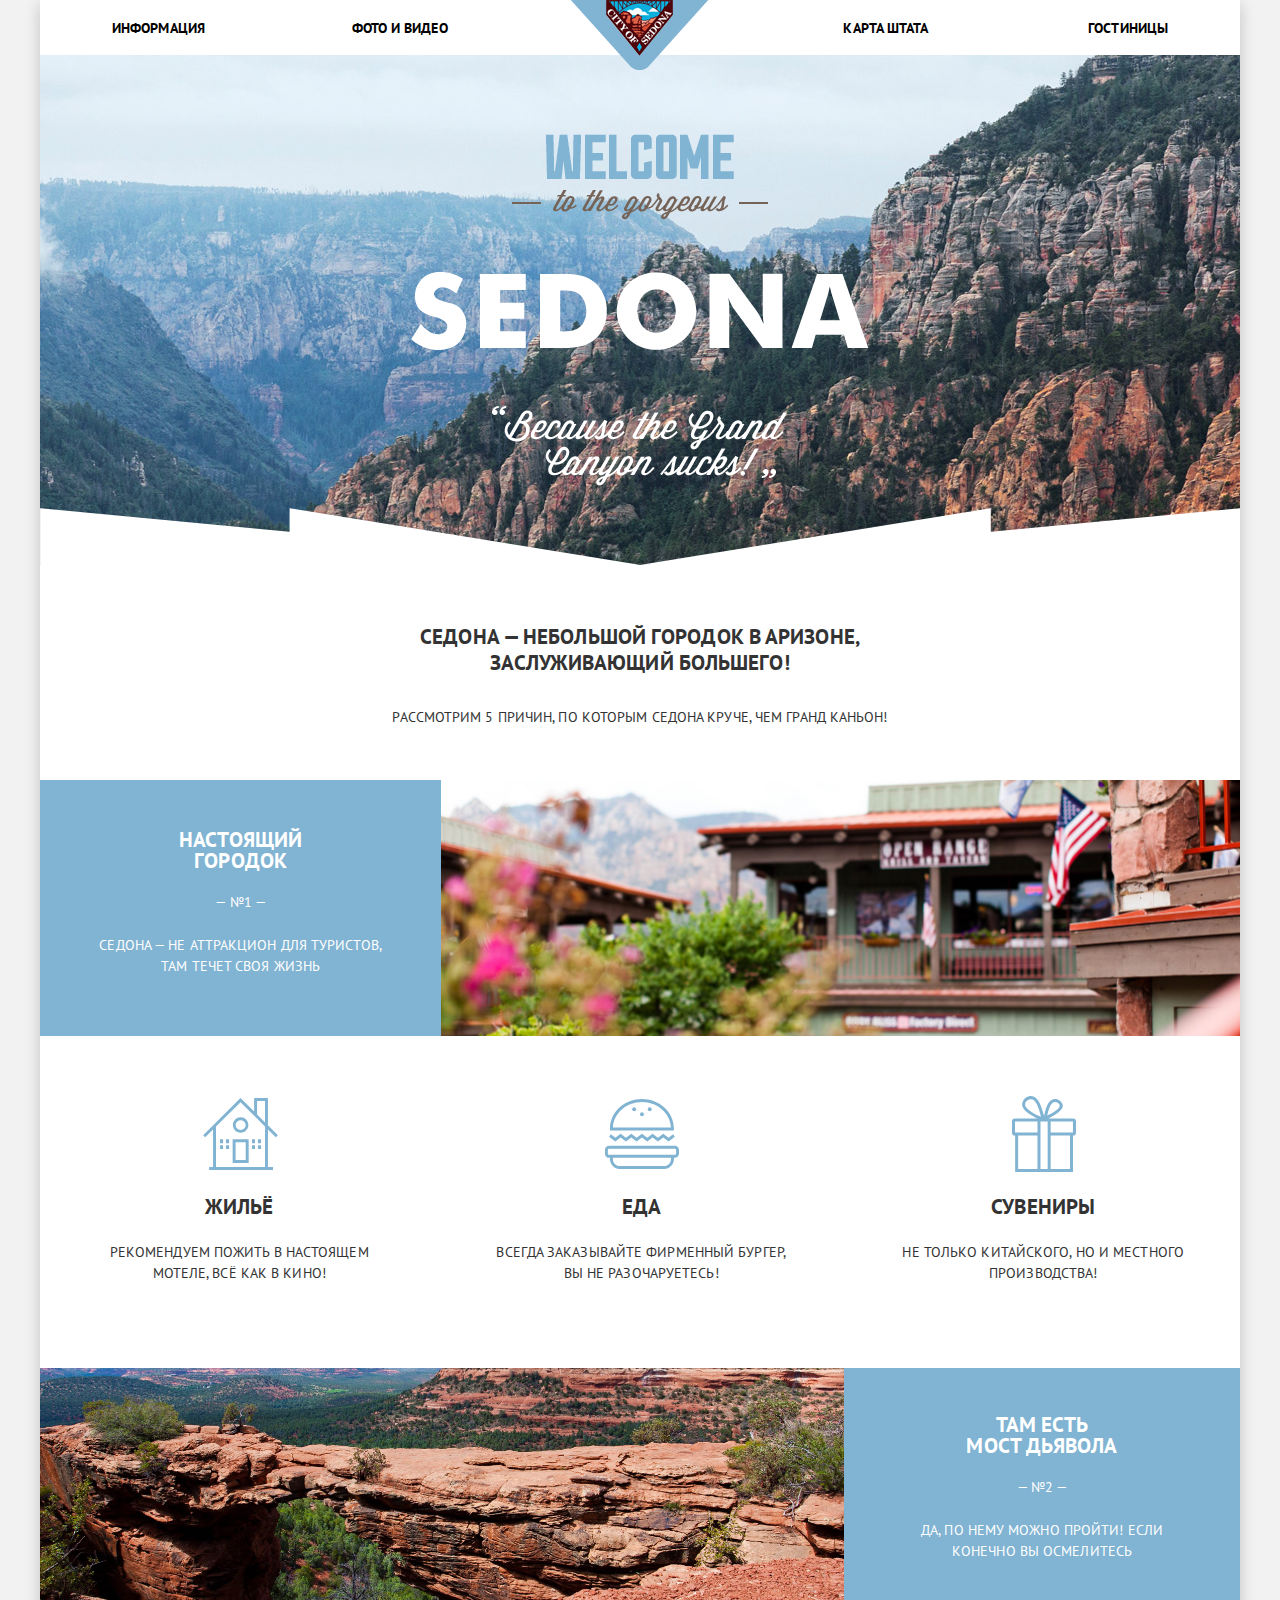
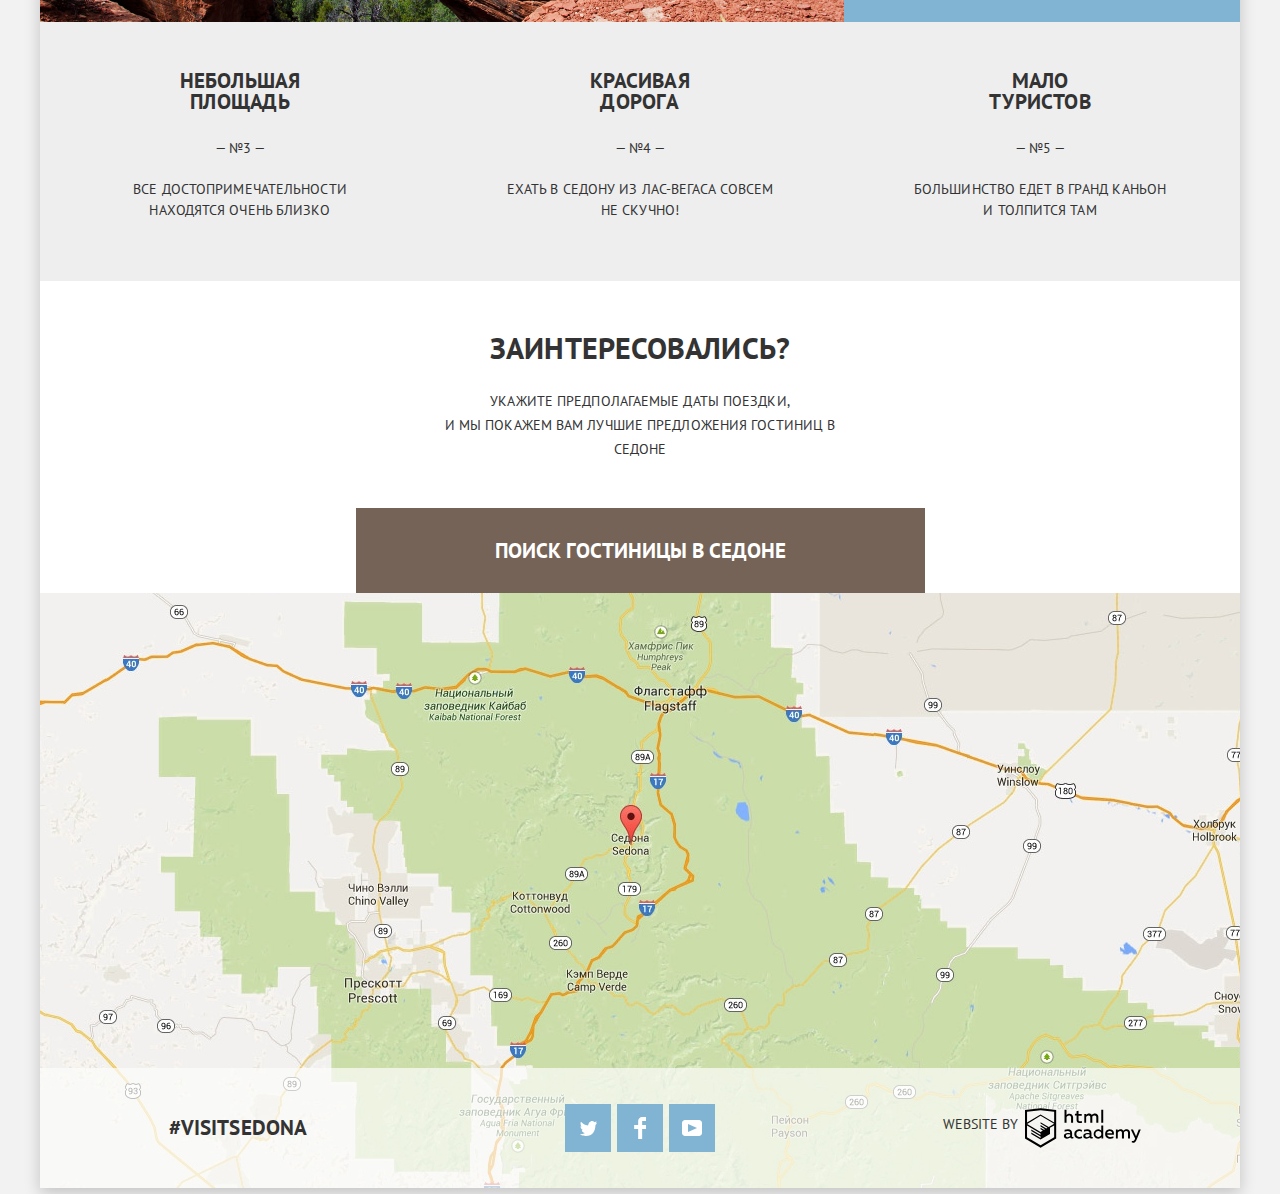
==== commit 22ed1bf4: "Js" ====
--- a/index.html
+++ b/index.html
@@ -80,16 +80,16 @@
 			<p class="text-form">Укажите предполагаемые даты поездки, <br> и мы покажем вам лучшие предложения гостиниц в Седоне</p>
 			<div class="hotel-form">
 				<button class="button find-hotels-btn">поиск гостиницы в Седоне</button>
-				<form class="find-hotels" method="get" action="https://echo.htmlacademy.ru">
+				<form class="find-hotels form-hidden" method="get" action="https://echo.htmlacademy.ru">
 					<p class="date-in">
 						<label for="date-in">дата заезда:</label>
 						<input type="text" class="input-date-in" name="date-in" id="date-in" value="24 апреля 2017">
-						<svg class="calendar" width="21" height="22"><use xlink:href="#icon-calendar"></svg>
+						<svg class="calendar" width="21" height="22"><use xlink:href="#icon-calendar"></use></svg>
 					</p>
 					<p class="date-out">
 						<label for="date-out">дата выезда:</label>
 						<input type="text" class="input-date-out" name="date-out" id="date-out" value="4 июля 2017">	
-						<svg class="calendar" width="21" height="22"><use xlink:href="#icon-calendar"></svg>
+						<svg class="calendar" width="21" height="22"><use xlink:href="#icon-calendar"></use></svg>
 					</p>
 					<div class="count">
 						<div class="count-adults">
@@ -116,7 +116,7 @@
 			</div>
 		</div>
 		<div class="map">
-			<iframe src="https://www.google.com/maps/embed?pb=!1m18!1m12!1m3!1d3274.462279862453!2d-111.77522868446962!3d34.8446099803978!2m3!1f0!2f0!3f0!3m2!1i1024!2i768!4f13.1!3m3!1m2!1s0x872da6a555d72c5b%3A0x66d6d2e6565acb25!2sPoco+Diable+Resort!5e0!3m2!1sru!2sru!4v1530195155806" width="100%" height="595" frameborder="0" style="border:0" allowfullscreen></iframe>
+			<iframe src="https://www.google.com/maps/embed?pb=!1m18!1m12!1m3!1d3274.462279862453!2d-111.77522868446962!3d34.8446099803978!2m3!1f0!2f0!3f0!3m2!1i1024!2i768!4f13.1!3m3!1m2!1s0x872da6a555d72c5b%3A0x66d6d2e6565acb25!2sPoco+Diable+Resort!5e0!3m2!1sru!2sru!4v1530195155806"  height="595"  style="border:0" allowfullscreen></iframe>
 		</div>
 	</main>
 	<footer class="main-footer main-page-footer">
@@ -125,15 +125,15 @@
 		</div>
 		<div class="social">
 			<ul>
-				<li><a class="social-btn" href="#"><span class="visually-hidden">twitter</span> <svg class="social-icons" width="17" height="15"><use xlink:href="#icon-twitter"></svg>
+				<li><a class="social-btn" href="#"><span class="visually-hidden">twitter</span> <svg class="social-icons" width="17" height="15"><use xlink:href="#icon-twitter"></use></svg>
 				 </a></li>
-				<li><a class="social-btn" href="#"><span class="visually-hidden">facebook</span><svg class="social-icons" width="12" height="22"><use xlink:href="#icon-fb-icon"></svg></a></li>
-				<li><a class="social-btn" href="#"><span class="visually-hidden">youtube</span><svg class="social-icons" width="20" height="16"><use xlink:href="#icon-youtube"></svg>
+				<li><a class="social-btn" href="#"><span class="visually-hidden">facebook</span><svg class="social-icons" width="12" height="22"><use xlink:href="#icon-fb-icon"></use></svg></a></li>
+				<li><a class="social-btn" href="#"><span class="visually-hidden">youtube</span><svg class="social-icons" width="20" height="16"><use xlink:href="#icon-youtube"></use></svg>
 				</a></li>
 			</ul>
 		</div>
 		<div class="authors">
-			<b>website by</b><a class="htmlacademy-logo" href="https://htmlacademy.ru/intensive/htmlcss"><svg class="icon-html" width="116" height="40"><use xlink:href="#icon-logo-htmlacademy"></svg>
+			<b>website by</b><a class="htmlacademy-logo" href="https://htmlacademy.ru/intensive/htmlcss"><svg class="icon-html" width="116" height="40"><use xlink:href="#icon-logo-htmlacademy"></use></svg>
 		</a>
 		</div>
 	</footer>
@@ -164,6 +164,6 @@
 		</symbol>
 		</defs>
 	</svg>
-
+	<script type="text/javascript" src="js/script.js"></script>
   </body>
 </html>
--- a/css/main.css
+++ b/css/main.css
@@ -144,6 +144,7 @@
 	content: "";
 	width: 100%;
 	height: 510px;
+	background-color: #ddebf4;
 	background-image: url("../img/nice-text-main.png"), url("../img/shape-header.png"), url("../img/background.jpg");
 	background-repeat: no-repeat, no-repeat, no-repeat;
 	background-position:center center, bottom 0px center, top -80px center;
@@ -158,12 +159,14 @@
 .city-container {
 	display: flex;
 	width: 100%;
+
 }
 
 .city-container::after {
 	content: "";
 	width: 100%;
 	flex-basis: 67%;
+	background-color: #8a4043;
 	background-image: url("../img/city1.jpg");
 	background-repeat: no-repeat;
 	background-position: center center;
@@ -348,16 +351,62 @@
 	background-color: #503e33;
 }
 
+@keyframes show{
+	0% {
+		opacity: 0.2;
+	}
+
+	70% {
+		opacity: 0.5;
+	}
+
+	90% {
+		opacity: 0.9;
+	}
+
+	100% {
+		opacity: 1;
+	}
+}
+
+@keyframes shake {
+  0%,
+  100% {
+    transform: translateX(0);
+  }
+
+  10%,
+  30%,
+  50%,
+  70%,
+  90% {
+    transform: translateX(-10px);
+  }
+
+  20%,
+  40%,
+  60%,
+  80% {
+    transform: translateX(10px);
+  }
+}
+
 .find-hotels {
 	width: 100%;
 	position: absolute;
 	background-color: #fff;
 	padding: 56px 55px;
 	padding-top: ;
+	animation: show 0.5s;
 }
 
 .form-hidden {
 	display: none;
+
+}
+
+.form-error {
+	animation: shake 0.6s;
 }
 
 .find-hotels label{
@@ -539,9 +588,14 @@
 
 .map {
 	height: 595px;
-	background-color: red;
+	background-color: green;
 	background: url("../img/map.jpg") no-repeat;
 	background-position: top -150px center;
+}
+
+.map iframe {
+	width: 100%;
+	frameborder: 0;
 }
 
 /* ----- Hotels -----*/
@@ -555,6 +609,7 @@
 	padding: 0 6%;
 	display: flex;
 	width: 100%;
+	background-color: #7b9bbe;
 	background-image: url("../img/hotel_background.jpg");
 	background-repeat: no-repeat;
 	background-position: center center;
@@ -602,19 +657,27 @@
     content: "";
     position: absolute;
     background: url("../img/checkbox-off.svg");
+    background-repeat: no-repeat;
     left: -40px;
     top: 0;
-    width: 23px;
-    height: 23px; 
+    width: 25px;
+    height: 25px; 
+   
+    
+}
+
+.filter-input-checkbox:focus + label::before { 
+	box-shadow: 0 0 0 2px #0e5f91;
 }
 
 .filter-input-checkbox:checked + label::before {
     content: "";
 	background: url("../img/checkbox-on.svg");
+	background-repeat: no-repeat;
 	z-index: 1;
     position: absolute;
     width: 27px;
-    height: 23px;
+    height: 25px;
     left: -40px;
     top: 0;
 }
@@ -1045,6 +1108,7 @@
 
 .htmlacademy-logo {
 	display: inline-block;
+	vertical-align: middle;
 	height: 40px;
 }
 
